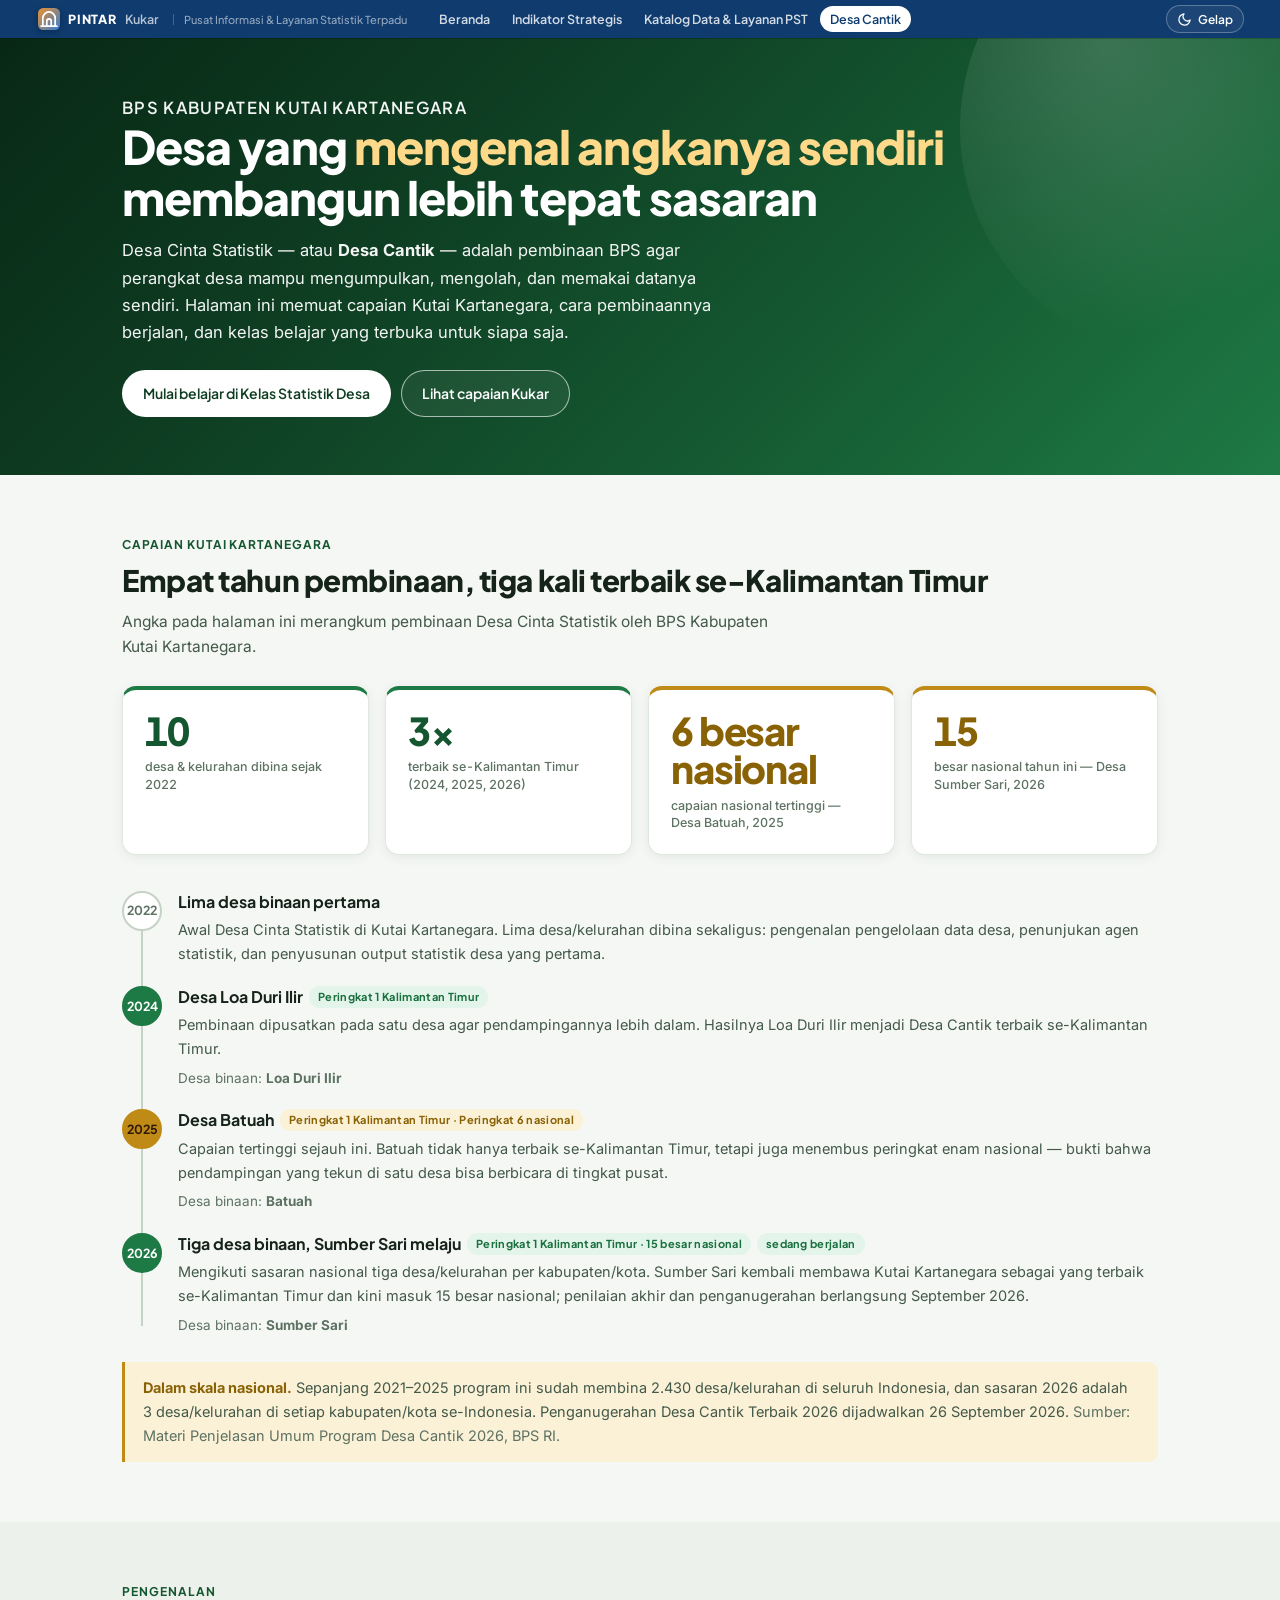
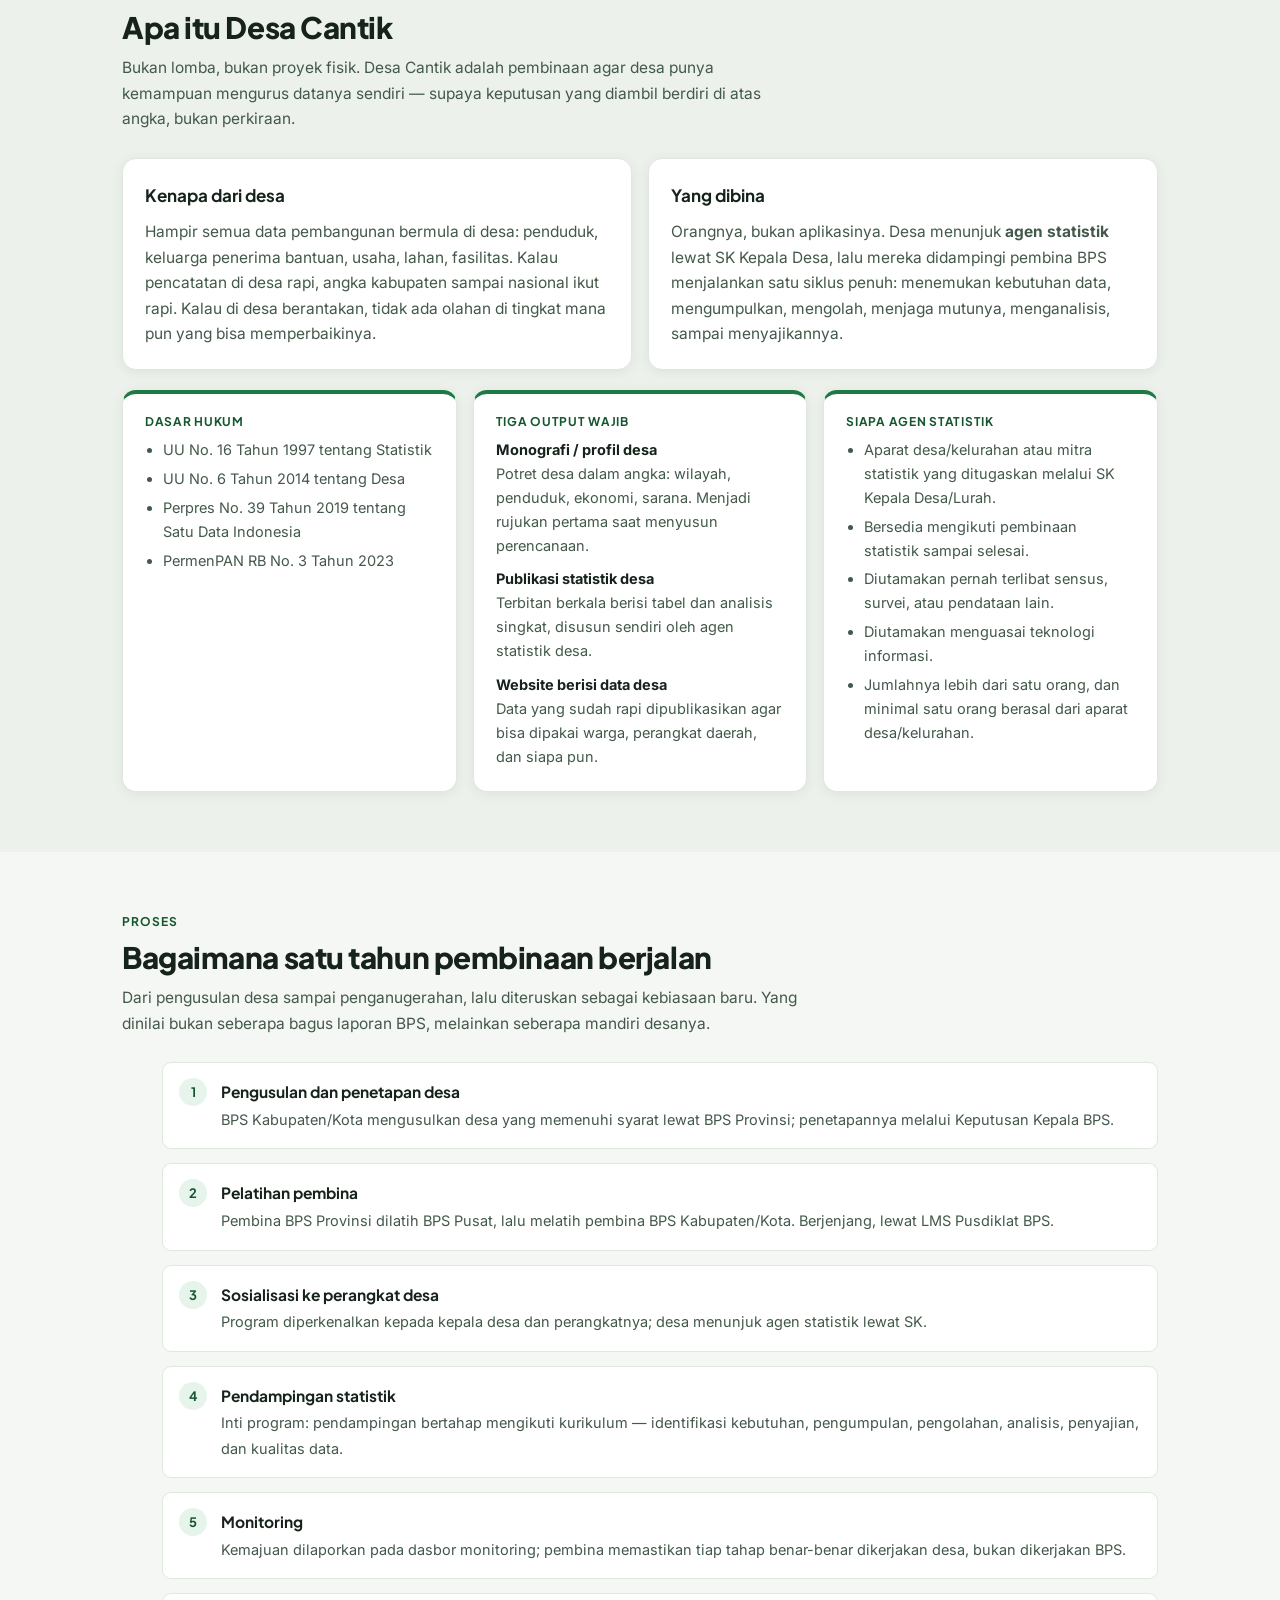
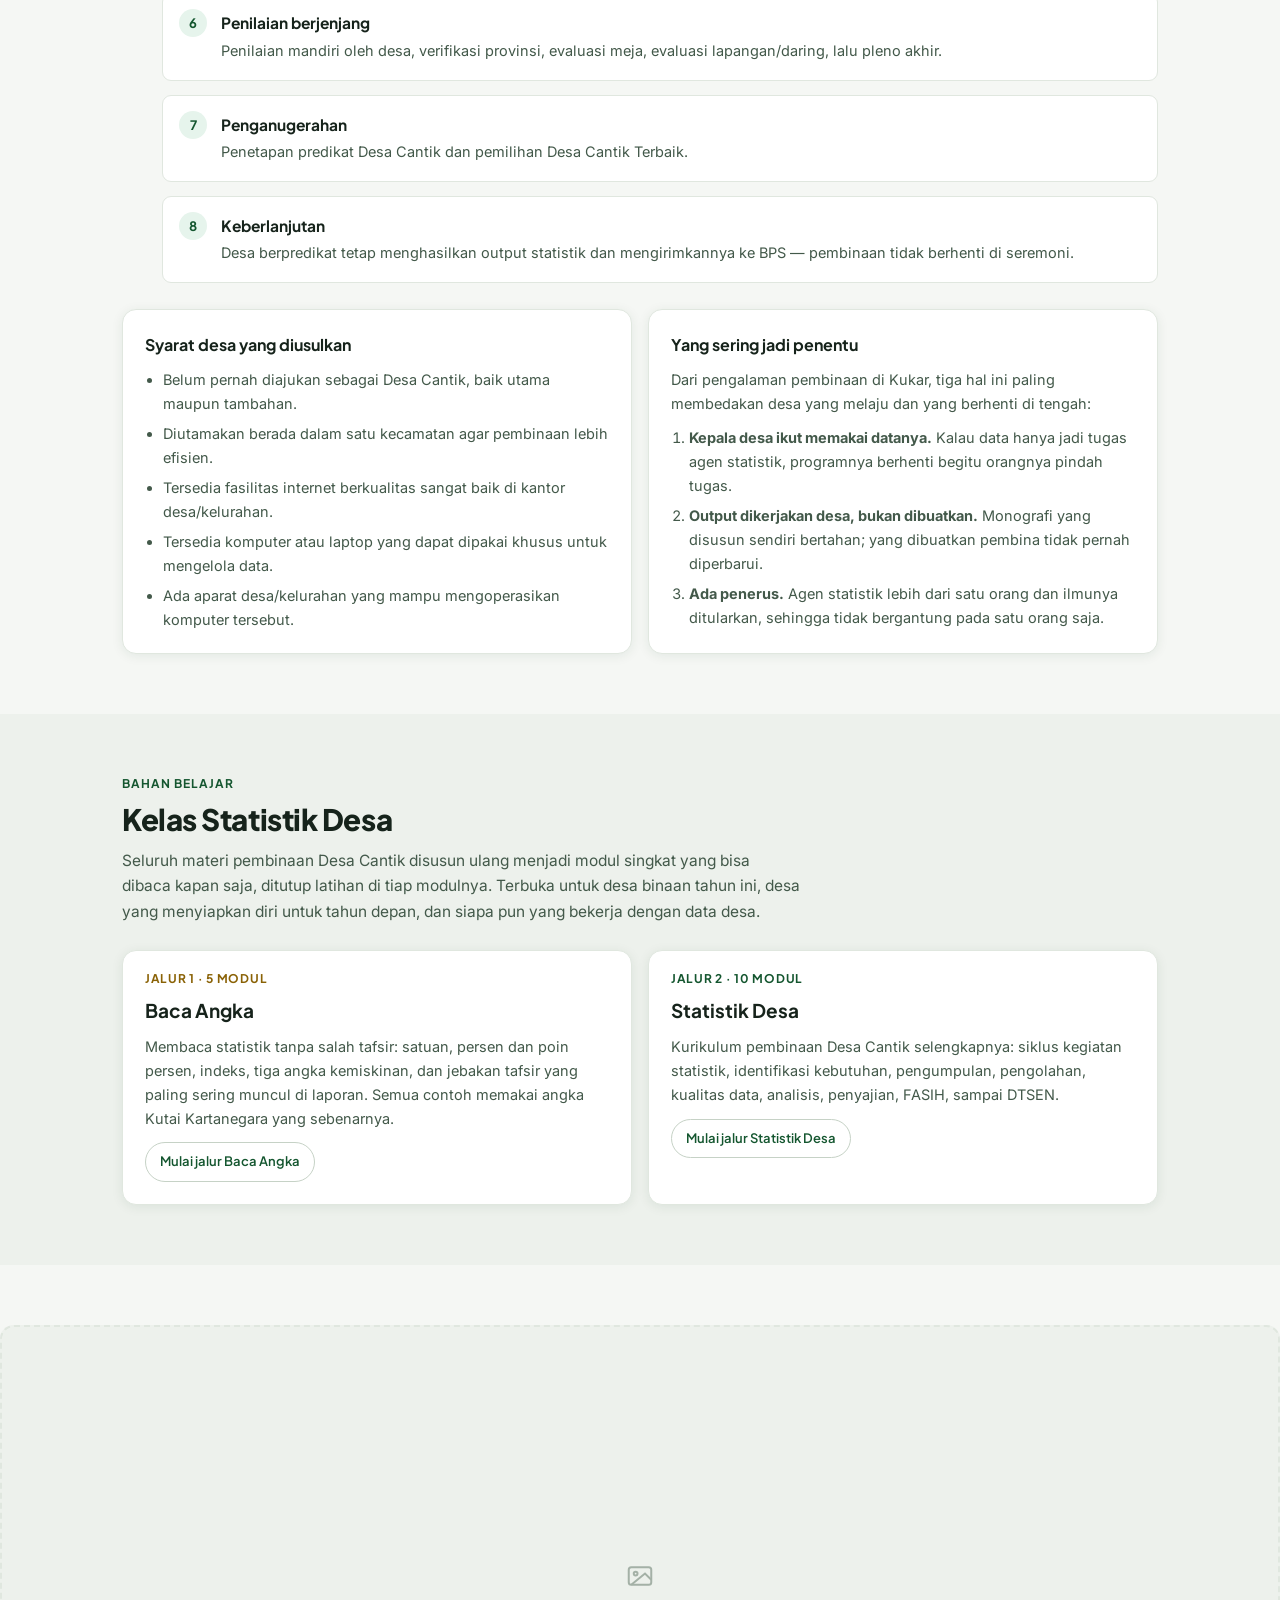
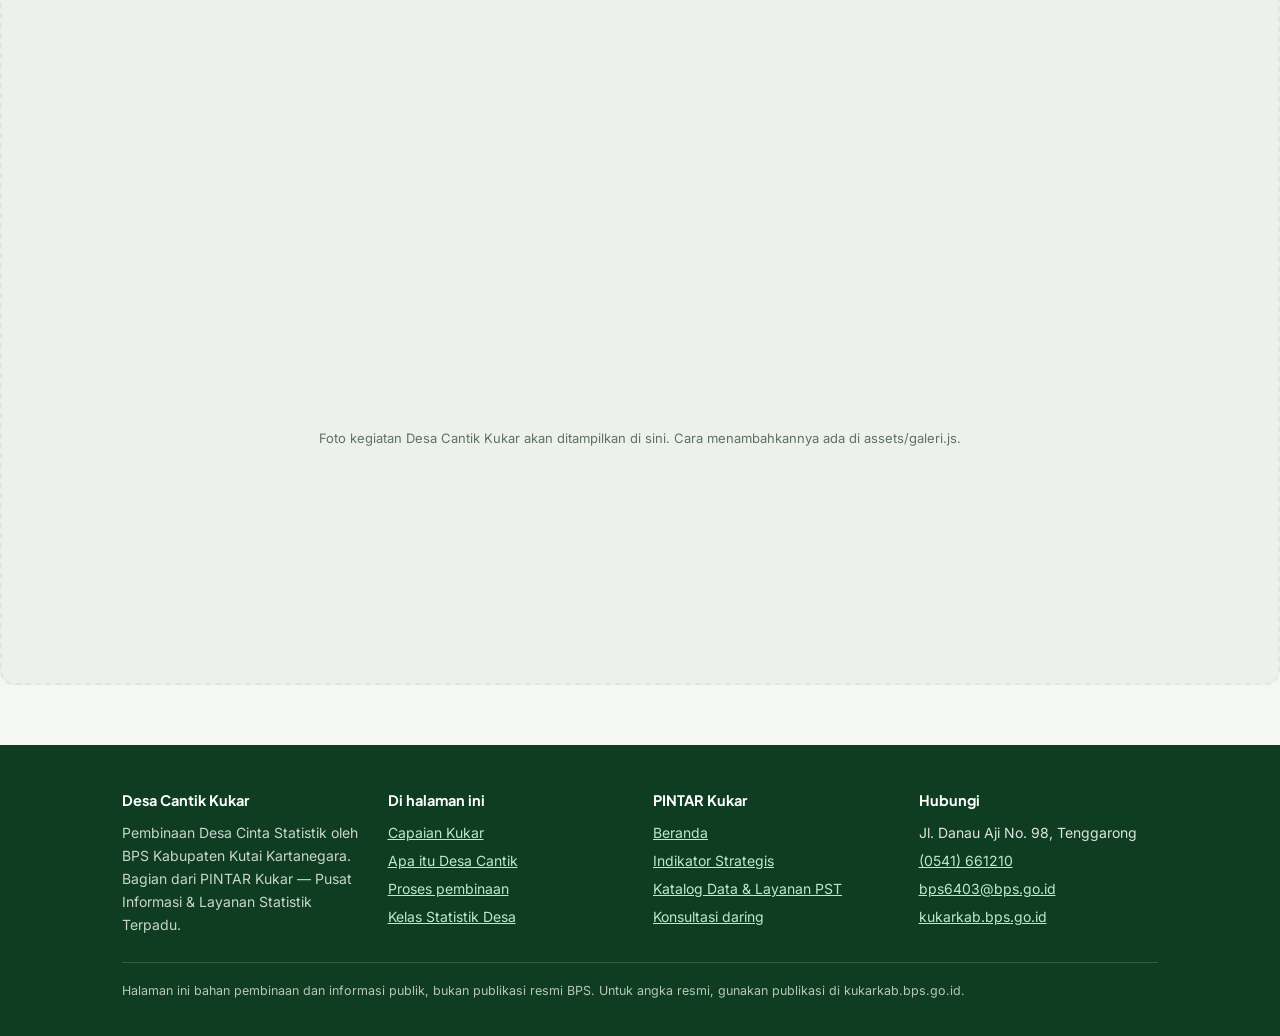
==== index.html @ 8b7570da "Add files via upload Situs Desa Cantik Kukar" ====
<!DOCTYPE html>
<html lang="id">
<head>
<meta charset="UTF-8">
<meta name="viewport" content="width=device-width, initial-scale=1">
<meta name="description" content="Desa Cinta Statistik (Desa Cantik) Kabupaten Kutai Kartanegara: capaian desa binaan 2022–2026, proses pembinaan, dan kelas belajar statistik desa untuk perangkat desa dan agen statistik.">
<meta name="theme-color" content="#1E7A44">
<meta property="og:type" content="website">
<meta property="og:title" content="Desa Cantik Kukar · PINTAR Kukar">
<meta property="og:description" content="Desa Cinta Statistik Kutai Kartanegara — capaian, proses pembinaan, dan kelas belajar statistik desa.">
<meta property="og:url" content="https://bpskukar.github.io/desa-cantik-bpskukar/">
<meta property="og:locale" content="id_ID">
<meta name="twitter:card" content="summary_large_image">
<meta name="twitter:title" content="Desa Cantik Kukar">
<meta name="twitter:description" content="Capaian Desa Cinta Statistik Kutai Kartanegara dan kelas belajar statistik desa.">
<title>Desa Cantik Kukar · PINTAR Kukar</title>
<link rel="icon" href="data:image/svg+xml,<svg xmlns='http://www.w3.org/2000/svg' viewBox='0 0 100 100'><rect width='100' height='100' rx='24' fill='%231E7A44'/><path d='M22 82V46a28 28 0 0 1 56 0v36M40 82V60a10 10 0 0 1 20 0v22M14 82h72' fill='none' stroke='white' stroke-width='8' stroke-linecap='round' stroke-linejoin='round'/></svg>">
<link rel="manifest" href="/manifest.webmanifest">
<link rel="apple-touch-icon" href="/assets/ikon/apple-touch-icon.png">
<meta name="apple-mobile-web-app-title" content="PINTAR Kukar">
<meta name="mobile-web-app-capable" content="yes">
<link rel="preconnect" href="https://fonts.googleapis.com">
<link rel="preconnect" href="https://fonts.gstatic.com" crossorigin>
<link rel="stylesheet" href="https://fonts.googleapis.com/css2?family=Plus+Jakarta+Sans:wght@500;600;700;800&family=Inter:wght@400;500;600&family=Literata:ital,opsz,wght@0,7..72,400;0,7..72,600;1,7..72,400&family=JetBrains+Mono:wght@400;500&display=swap">
<script src="assets/pintar.js" data-situs="descan"></script>
<link rel="stylesheet" href="assets/dc.css">
</head>
<body>

<section class="hero">
  <div class="hero__in">
    <p class="kicker">BPS Kabupaten Kutai Kartanegara</p>
    <h1>Desa yang <b>mengenal angkanya sendiri</b><br>membangun lebih tepat sasaran</h1>
    <p>Desa Cinta Statistik — atau <b>Desa Cantik</b> — adalah pembinaan BPS agar perangkat desa mampu
       mengumpulkan, mengolah, dan memakai datanya sendiri. Halaman ini memuat capaian Kutai Kartanegara,
       cara pembinaannya berjalan, dan kelas belajar yang terbuka untuk siapa saja.</p>
    <div class="hero__aksi">
      <a class="btn btn--utama" href="kelas.html">Mulai belajar di Kelas Statistik Desa</a>
      <a class="btn btn--garis" href="#capaian">Lihat capaian Kukar</a>
    </div>
  </div>
</section>

<!-- ---------------- ringkasan capaian ---------------- -->
<section class="blok" id="capaian">
  <div class="wrap">
    <p class="sec-kicker">Capaian Kutai Kartanegara</p>
    <h2 class="sec">Empat tahun pembinaan, tiga kali terbaik se-Kalimantan Timur</h2>
    <p class="sec__note" id="capaianNote"></p>
    <div class="grid grid--4" id="capaianAngka" style="margin-bottom:34px"></div>
    <div class="lini" id="linimasa"></div>
    <div class="nota nota--emas" style="margin-top:26px" id="notaNasional"></div>
  </div>
</section>

<!-- ---------------- apa itu desa cantik ---------------- -->
<section class="blok blok--sunk" id="tentang">
  <div class="wrap">
    <p class="sec-kicker">Pengenalan</p>
    <h2 class="sec">Apa itu Desa Cantik</h2>
    <p class="sec__note">Bukan lomba, bukan proyek fisik. Desa Cantik adalah pembinaan agar desa punya
      kemampuan mengurus datanya sendiri — supaya keputusan yang diambil berdiri di atas angka, bukan perkiraan.</p>

    <div class="grid grid--2" style="margin-bottom:20px">
      <div class="kartu">
        <h3 style="font-family:var(--f-disp);margin:0 0 10px;font-size:17px">Kenapa dari desa</h3>
        <p style="margin:0;color:var(--ink-2)">Hampir semua data pembangunan bermula di desa: penduduk, keluarga penerima bantuan,
          usaha, lahan, fasilitas. Kalau pencatatan di desa rapi, angka kabupaten sampai nasional ikut rapi.
          Kalau di desa berantakan, tidak ada olahan di tingkat mana pun yang bisa memperbaikinya.</p>
      </div>
      <div class="kartu">
        <h3 style="font-family:var(--f-disp);margin:0 0 10px;font-size:17px">Yang dibina</h3>
        <p style="margin:0;color:var(--ink-2)">Orangnya, bukan aplikasinya. Desa menunjuk <b>agen statistik</b> lewat SK Kepala Desa,
          lalu mereka didampingi pembina BPS menjalankan satu siklus penuh: menemukan kebutuhan data,
          mengumpulkan, mengolah, menjaga mutunya, menganalisis, sampai menyajikannya.</p>
      </div>
    </div>

    <div class="grid grid--3">
      <div class="kartu kartu--sorot">
        <div style="font:700 12px/1 var(--f-disp);letter-spacing:.06em;text-transform:uppercase;color:var(--hijau-teks);margin-bottom:10px">Dasar hukum</div>
        <ul style="margin:0;padding-left:18px;color:var(--ink-2);font-size:14.5px;display:grid;gap:5px">
          <li>UU No. 16 Tahun 1997 tentang Statistik</li>
          <li>UU No. 6 Tahun 2014 tentang Desa</li>
          <li>Perpres No. 39 Tahun 2019 tentang Satu Data Indonesia</li>
          <li>PermenPAN RB No. 3 Tahun 2023</li>
        </ul>
      </div>
      <div class="kartu kartu--sorot">
        <div style="font:700 12px/1 var(--f-disp);letter-spacing:.06em;text-transform:uppercase;color:var(--hijau-teks);margin-bottom:10px">Tiga output wajib</div>
        <div id="outputWajib" style="display:grid;gap:10px;font-size:14.5px;color:var(--ink-2)"></div>
      </div>
      <div class="kartu kartu--sorot">
        <div style="font:700 12px/1 var(--f-disp);letter-spacing:.06em;text-transform:uppercase;color:var(--hijau-teks);margin-bottom:10px">Siapa agen statistik</div>
        <ul id="syaratAgen" style="margin:0;padding-left:18px;color:var(--ink-2);font-size:14.5px;display:grid;gap:5px"></ul>
      </div>
    </div>
  </div>
</section>

<!-- ---------------- proses pembinaan ---------------- -->
<section class="blok" id="pembinaan">
  <div class="wrap">
    <p class="sec-kicker">Proses</p>
    <h2 class="sec">Bagaimana satu tahun pembinaan berjalan</h2>
    <p class="sec__note">Dari pengusulan desa sampai penganugerahan, lalu diteruskan sebagai kebiasaan baru.
      Yang dinilai bukan seberapa bagus laporan BPS, melainkan seberapa mandiri desanya.</p>
    <ol class="tahap" id="tahapan"></ol>
    <div class="grid grid--2" style="margin-top:26px">
      <div class="kartu">
        <h3 style="font-family:var(--f-disp);margin:0 0 10px;font-size:16px">Syarat desa yang diusulkan</h3>
        <ul id="syaratDesa" style="margin:0;padding-left:18px;color:var(--ink-2);font-size:14.5px;display:grid;gap:6px"></ul>
      </div>
      <div class="kartu">
        <h3 style="font-family:var(--f-disp);margin:0 0 10px;font-size:16px">Yang sering jadi penentu</h3>
        <p style="margin:0 0 10px;color:var(--ink-2);font-size:14.5px">Dari pengalaman pembinaan di Kukar, tiga hal ini paling membedakan desa yang melaju dan yang berhenti di tengah:</p>
        <ol style="margin:0;padding-left:18px;color:var(--ink-2);font-size:14.5px;display:grid;gap:6px">
          <li><b>Kepala desa ikut memakai datanya.</b> Kalau data hanya jadi tugas agen statistik, programnya berhenti begitu orangnya pindah tugas.</li>
          <li><b>Output dikerjakan desa, bukan dibuatkan.</b> Monografi yang disusun sendiri bertahan; yang dibuatkan pembina tidak pernah diperbarui.</li>
          <li><b>Ada penerus.</b> Agen statistik lebih dari satu orang dan ilmunya ditularkan, sehingga tidak bergantung pada satu orang saja.</li>
        </ol>
      </div>
    </div>
  </div>
</section>

<!-- ---------------- kelas ---------------- -->
<section class="blok blok--sunk" id="kelas">
  <div class="wrap">
    <p class="sec-kicker">Bahan belajar</p>
    <h2 class="sec">Kelas Statistik Desa</h2>
    <p class="sec__note">Seluruh materi pembinaan Desa Cantik disusun ulang menjadi modul singkat yang bisa dibaca
      kapan saja, ditutup latihan di tiap modulnya. Terbuka untuk desa binaan tahun ini, desa yang menyiapkan diri
      untuk tahun depan, dan siapa pun yang bekerja dengan data desa.</p>
    <div class="grid grid--2">
      <a class="kartu" href="kelas.html#baca" style="text-decoration:none;color:inherit;display:block">
        <div style="font:700 12px/1 var(--f-disp);letter-spacing:.06em;text-transform:uppercase;color:var(--emas-teks);margin-bottom:10px">Jalur 1 · 5 modul</div>
        <h3 style="font-family:var(--f-disp);margin:0 0 8px;font-size:19px">Baca Angka</h3>
        <p style="margin:0 0 12px;color:var(--ink-2);font-size:14.5px">Membaca statistik tanpa salah tafsir: satuan, persen dan poin persen,
          indeks, tiga angka kemiskinan, dan jebakan tafsir yang paling sering muncul di laporan. Semua contoh memakai angka Kutai Kartanegara yang sebenarnya.</p>
        <span class="btn btn--polos btn--kecil">Mulai jalur Baca Angka</span>
      </a>
      <a class="kartu" href="kelas.html#desa" style="text-decoration:none;color:inherit;display:block">
        <div style="font:700 12px/1 var(--f-disp);letter-spacing:.06em;text-transform:uppercase;color:var(--hijau-teks);margin-bottom:10px">Jalur 2 · 10 modul</div>
        <h3 style="font-family:var(--f-disp);margin:0 0 8px;font-size:19px">Statistik Desa</h3>
        <p style="margin:0 0 12px;color:var(--ink-2);font-size:14.5px">Kurikulum pembinaan Desa Cantik selengkapnya: siklus kegiatan statistik, identifikasi kebutuhan,
          pengumpulan, pengolahan, kualitas data, analisis, penyajian, FASIH, sampai DTSEN.</p>
        <span class="btn btn--polos btn--kecil">Mulai jalur Statistik Desa</span>
      </a>
    </div>
  </div>
</section>

<!-- ---------------- galeri ---------------- -->
<section class="blok" id="galeri">
  <div class="wrap">
    <p class="sec-kicker">Dokumentasi</p>
    <h2 class="sec">Desa Cantik Kukar dalam gambar</h2>
    <p class="sec__note">Pembinaan, pendampingan agen statistik, dan penganugerahan di Kutai Kartanegara.</p>
    <div class="galeri" id="galeri"></div>
  </div>
</section>

<footer class="kaki">
  <div class="wrap">
    <div class="kaki__grid">
      <div>
        <b>Desa Cantik Kukar</b>
        <p style="margin:0;color:rgba(255,255,255,.78)">Pembinaan Desa Cinta Statistik oleh BPS Kabupaten Kutai Kartanegara.
          Bagian dari PINTAR Kukar — Pusat Informasi &amp; Layanan Statistik Terpadu.</p>
      </div>
      <div>
        <b>Di halaman ini</b>
        <ul>
          <li><a href="#capaian">Capaian Kukar</a></li>
          <li><a href="#tentang">Apa itu Desa Cantik</a></li>
          <li><a href="#pembinaan">Proses pembinaan</a></li>
          <li><a href="kelas.html">Kelas Statistik Desa</a></li>
        </ul>
      </div>
      <div>
        <b>PINTAR Kukar</b>
        <ul>
          <li><a href="/">Beranda</a></li>
          <li><a href="/indikator-strategis-bpskukar/">Indikator Strategis</a></li>
          <li><a href="/katalog-data-bpskukar/">Katalog Data &amp; Layanan PST</a></li>
          <li><a href="/katalog-data-bpskukar/konsultasi.html">Konsultasi daring</a></li>
        </ul>
      </div>
      <div>
        <b>Hubungi</b>
        <ul>
          <li>Jl. Danau Aji No. 98, Tenggarong</li>
          <li><a href="tel:+62541661210">(0541) 661210</a></li>
          <li><a href="mailto:bps6403@bps.go.id">bps6403@bps.go.id</a></li>
          <li><a href="https://kukarkab.bps.go.id" target="_blank" rel="noopener">kukarkab.bps.go.id</a></li>
        </ul>
      </div>
    </div>
    <div class="kaki__bawah">Halaman ini bahan pembinaan dan informasi publik, bukan publikasi resmi BPS.
      Untuk angka resmi, gunakan publikasi di kukarkab.bps.go.id.</div>
  </div>
</footer>

<script src="assets/capaian.js"></script>
<script src="assets/galeri.js"></script>
<script src="/katalog-data-bpskukar/assets/asisten.js" defer></script>
<script>
(function () {
  "use strict";
  var D = window.DESCAN, el = function (id) { return document.getElementById(id); };
  function esc(s) { return String(s == null ? "" : s).replace(/[&<>"']/g, function (c) { return ({ "&":"&amp;","<":"&lt;",">":"&gt;",'"':"&quot;","'":"&#39;" })[c]; }); }

  /* ---- angka ringkas ---- */
  var r = D.ringkas;
  el("capaianNote").textContent = r.catatan;
  el("capaianAngka").innerHTML =
    '<div class="kartu kartu--sorot"><div class="angka">' + r.totalDesa + '<small>desa &amp; kelurahan dibina sejak ' + r.tahunMulai + '</small></div></div>' +
    '<div class="kartu kartu--sorot"><div class="angka">' + r.juaraKaltim + '×<small>terbaik se-Kalimantan Timur (2024, 2025, 2026)</small></div></div>' +
    '<div class="kartu kartu--emas"><div class="angka">' + esc(r.capaianNasional) + '<small>capaian nasional tertinggi — Desa Batuah, 2025</small></div></div>' +
    '<div class="kartu kartu--emas"><div class="angka">15<small>besar nasional tahun ini — Desa Sumber Sari, 2026</small></div></div>';

  /* ---- lini masa ---- */
  el("linimasa").innerHTML = D.linimasa.map(function (t) {
    var kelas = t.peringkat === "nasional" ? " is-puncak" : t.peringkat === "kaltim" ? " is-juara" : "";
    var desa = (t.desa || []).filter(function (d) { return d.nama; });
    return '<div class="lini__i' + kelas + '">' +
      '<div class="lini__t">' + esc(t.tahun) + "</div>" +
      '<p class="lini__j">' + esc(t.judul) +
        (t.prestasi ? '<span class="lencana lencana--' + (t.peringkat === "nasional" ? "nas" : "kaltim") + '">' + esc(t.prestasi) + "</span>" : "") +
        (t.berjalan ? '<span class="lencana lencana--kaltim">sedang berjalan</span>' : "") + "</p>" +
      '<p class="lini__d">' + esc(t.isi) + "</p>" +
      (desa.length ? '<p class="lini__d" style="margin-top:6px;font-size:13.5px;color:var(--ink-3)">Desa binaan: ' +
        desa.map(function (d) { return "<b>" + esc(d.nama) + "</b>" + (d.kecamatan ? " (Kec. " + esc(d.kecamatan) + ")" : ""); }).join(", ") + "</p>" : "") +
      "</div>";
  }).join("");

  /* ---- catatan nasional ---- */
  var n = D.nasional;
  el("notaNasional").innerHTML = "<b>Dalam skala nasional.</b> Sepanjang 2021–2025 program ini sudah membina " + esc(n.dibina2125) +
    " desa/kelurahan di seluruh Indonesia, dan sasaran 2026 adalah " + esc(n.sasaran2026) +
    ". Penganugerahan Desa Cantik Terbaik 2026 dijadwalkan " + esc(n.penganugerahan) +
    '. <span style="color:var(--ink-3)">Sumber: ' + esc(n.sumber) + "</span>";

  /* ---- daftar dari data ---- */
  el("outputWajib").innerHTML = D.outputWajib.map(function (o) {
    return "<div><b style=\"color:var(--ink)\">" + esc(o[0]) + "</b><br>" + esc(o[1]) + "</div>";
  }).join("");
  el("syaratAgen").innerHTML = D.syaratAgen.map(function (s) { return "<li>" + esc(s) + "</li>"; }).join("");
  el("syaratDesa").innerHTML = D.syaratDesa.map(function (s) { return "<li>" + esc(s) + "</li>"; }).join("");
  el("tahapan").innerHTML = D.tahapan.map(function (t) {
    return "<li><b>" + esc(t[0]) + "</b><span>" + esc(t[1]) + "</span></li>";
  }).join("");

  /* ---- galeri ---- */
  var foto = window.FOTO || [];
  el("galeri").innerHTML = foto.length
    ? foto.map(function (f) {
        return '<figure class="foto' + (f.lebar ? " foto--lebar" : "") + '" style="margin:0">' +
          '<img src="assets/foto/' + esc(f.berkas) + '" alt="' + esc(f.judul) + '" loading="lazy">' +
          "<figcaption>" + esc(f.judul) + (f.tahun ? ' <span style="color:var(--ink-3)">· ' + esc(f.tahun) + "</span>" : "") + "</figcaption></figure>";
      }).join("")
    : '<div class="foto foto--kosong foto--lebar">' +
      '<svg viewBox="0 0 24 24" fill="none" stroke="currentColor" stroke-width="1.6"><rect x="3" y="5" width="18" height="14" rx="2"/><circle cx="8.5" cy="10" r="1.5"/><path d="m21 15-5-5L5 19"/></svg>' +
      esc(window.FOTO_KOSONG || "") + "</div>";
})();
</script>
</body>
</html>
---- assets/dc.css ----
/* ============================================================================
   Desa Cantik Kukar — sistem tampilan.
   Bagian dari keluarga PINTAR Kukar (bilah & tema dari assets/pintar.js),
   dengan warna merek sendiri: hijau desa. Huruf isi modul memakai serif
   supaya nyaman dibaca panjang-panjang.
   Aturan warna sama dengan situs lain: warna merek sebagai TEKS memakai
   variabel terpisah (--hijau-teks) dari warna merek sebagai LATAR (--hijau).
   ========================================================================== */
:root {
  --hijau:      #1E7A44;
  --hijau-2:    #2F9E5C;
  /* latar hijau yang MEMUAT TEKS PUTIH — tetap pekat di kedua tema agar
     kontrasnya lulus (putih di atas #1E7A44 = 5,36 : 1). */
  --hijau-blok: #1E7A44;
  --hijau-tua:  #0E3D22;
  --hijau-wash: #E6F4EC;
  --emas:       #C08A16;
  --emas-wash:  #FBF1D6;
  --biru:       #1D5FAD;

  --bg:     #F5F7F4;
  --panel:  #FFFFFF;
  --sunk:   #EDF1EC;
  --line:   #E0E7DF;
  --line-2: #C6D2C6;

  --ink:   #16231B;
  --ink-2: #43594A;
  --ink-3: #5D7263;

  --link:       #1A6F3F;
  --hijau-teks: #14562F;
  --emas-teks:  #8A6206;
  --biru-teks:  #12508F;

  --s-ada:   #1A6F3F; --s-ada-bg:   #E3F5EA;
  --s-mohon: #7F4B07; --s-mohon-bg: #FFF1DD;
  --s-tidak: #9E2A2A; --s-tidak-bg: #FDE8E8;

  --r: 14px; --r-s: 9px;
  --bayang:   0 2px 12px rgba(14,61,34,.08);
  --bayang-2: 0 10px 30px rgba(14,61,34,.14);

  --f-disp: "Plus Jakarta Sans", "Poppins", ui-sans-serif, system-ui, sans-serif;
  --f-ui:   "Inter", "Plus Jakarta Sans", system-ui, -apple-system, sans-serif;
  --f-baca: "Literata", Georgia, "Times New Roman", serif;
  --f-mono: "JetBrains Mono", ui-monospace, Consolas, monospace;
}
@media (prefers-color-scheme: dark) { :root:not([data-theme="light"]) {
  --bg:#0F1712; --panel:#17211A; --sunk:#1D2922; --line:#2A382F; --line-2:#3B4D41;
  --ink:#E9F1EB; --ink-2:#C2D2C7; --ink-3:#9BAFA2;
  --hijau:#2F9E5C; --hijau-2:#3CB56C; --hijau-tua:#0A2716; --hijau-wash:#16301F; --hijau-blok:#1E7A44;
  --link:#7EDCA6; --hijau-teks:#8BE3B0; --emas-teks:#F0C567; --biru-teks:#8FC1F7;
  --emas:#E5B84E; --emas-wash:#332715;
  --s-ada:#7EDCA6; --s-ada-bg:#173626; --s-mohon:#F5C270; --s-mohon-bg:#3A2A10;
  --s-tidak:#F4A0A0; --s-tidak-bg:#3A1C1C;
  --bayang:0 2px 12px rgba(0,0,0,.4); --bayang-2:0 10px 30px rgba(0,0,0,.55);
} }
:root[data-theme="dark"] {
  --bg:#0F1712; --panel:#17211A; --sunk:#1D2922; --line:#2A382F; --line-2:#3B4D41;
  --ink:#E9F1EB; --ink-2:#C2D2C7; --ink-3:#9BAFA2;
  --hijau:#2F9E5C; --hijau-2:#3CB56C; --hijau-tua:#0A2716; --hijau-wash:#16301F; --hijau-blok:#1E7A44;
  --link:#7EDCA6; --hijau-teks:#8BE3B0; --emas-teks:#F0C567; --biru-teks:#8FC1F7;
  --emas:#E5B84E; --emas-wash:#332715;
  --s-ada:#7EDCA6; --s-ada-bg:#173626; --s-mohon:#F5C270; --s-mohon-bg:#3A2A10;
  --s-tidak:#F4A0A0; --s-tidak-bg:#3A1C1C;
  --bayang:0 2px 12px rgba(0,0,0,.4); --bayang-2:0 10px 30px rgba(0,0,0,.55);
}

* { box-sizing:border-box; }
[hidden] { display:none !important; }
html { scroll-behavior:smooth; }
body { margin:0; background:var(--bg); color:var(--ink); font-family:var(--f-ui); font-size:15.5px; line-height:1.65; -webkit-font-smoothing:antialiased; overflow-x:hidden; }
img { max-width:100%; display:block; }
a { color:var(--link); }
.wrap { max-width:1080px; margin-inline:auto; padding-inline:22px; }
.wrap--sempit { max-width:780px; }

/* ---------------- hero ---------------- */
.hero { position:relative; overflow:hidden; color:#fff;
  background:linear-gradient(135deg,#082815 0%,#0E3D22 32%,#155A32 66%,#1E7A44 100%); }
.hero::after { content:""; position:absolute; right:-140px; top:-140px; width:460px; height:460px; border-radius:50%;
  background:radial-gradient(circle at 32% 32%, rgba(255,255,255,.16), rgba(255,255,255,0) 66%); pointer-events:none; }
.hero__in { position:relative; padding:56px 22px 58px; max-width:1080px; margin-inline:auto; }
.kicker { font-family:var(--f-disp); font-size:12px; font-weight:600; letter-spacing:.08em; text-transform:uppercase; color:rgba(255,255,255,.9); margin:0 0 12px; }
.hero h1 { font-family:var(--f-disp); font-weight:800; font-size:clamp(1.9rem,4.6vw,2.9rem); line-height:1.1; letter-spacing:-.02em; margin:0 0 14px; text-wrap:balance; }
.hero h1 b { color:#FFD98A; font-weight:800; }
.hero p { margin:0; max-width:62ch; color:rgba(255,255,255,.95); font-size:16.5px; }
.hero__aksi { display:flex; gap:10px; flex-wrap:wrap; margin-top:24px; }
.hero--kecil .hero__in { padding:40px 22px 42px; }

/* ---------------- tombol ---------------- */
.btn { display:inline-flex; align-items:center; gap:8px; font-family:var(--f-disp); font-size:14px; font-weight:600;
  padding:11px 20px; border-radius:999px; border:1px solid transparent; cursor:pointer; text-decoration:none; transition:.16s; min-height:42px; }
.btn--utama { background:#fff; color:var(--hijau-tua); }
.btn--utama:hover { background:#EAF5EE; transform:translateY(-1px); }
.btn--garis { background:rgba(255,255,255,.06); color:#fff; border-color:rgba(255,255,255,.62); }
.btn--garis:hover { background:rgba(255,255,255,.18); }
.btn--hijau { background:var(--hijau-blok); color:#fff; }
.btn--hijau:hover { background:var(--hijau); transform:translateY(-1px); }
.btn--polos { background:var(--panel); color:var(--hijau-teks); border-color:var(--line-2); }
.btn--polos:hover { border-color:var(--hijau); background:var(--hijau-wash); }
.btn--kecil { font-size:13px; padding:8px 14px; min-height:36px; }

/* ---------------- bagian ---------------- */
.blok { padding:60px 0; }
.blok--sunk { background:var(--sunk); }
.sec-kicker { font-family:var(--f-disp); font-size:12px; font-weight:700; letter-spacing:.08em; text-transform:uppercase; color:var(--hijau-teks); margin:0 0 8px; }
h2.sec { font-family:var(--f-disp); font-weight:800; font-size:clamp(1.4rem,3vw,1.85rem); letter-spacing:-.015em; margin:0 0 10px; line-height:1.2; }
.sec__note { color:var(--ink-2); margin:0 0 26px; max-width:68ch; }

.kartu { background:var(--panel); border:1px solid var(--line); border-radius:var(--r); padding:22px; box-shadow:var(--bayang); }
.grid { display:grid; gap:16px; }
.grid--2 { grid-template-columns:repeat(auto-fit,minmax(min(300px,100%),1fr)); }
.grid--3 { grid-template-columns:repeat(auto-fit,minmax(min(240px,100%),1fr)); }
.grid--4 { grid-template-columns:repeat(auto-fit,minmax(min(190px,100%),1fr)); }

/* ---------------- angka besar ---------------- */
.angka { font-family:var(--f-disp); font-size:2.4rem; font-weight:800; line-height:1; letter-spacing:-.03em; color:var(--hijau-teks); font-variant-numeric:tabular-nums; }
.angka small { display:block; font-family:var(--f-ui); font-size:12.5px; font-weight:500; letter-spacing:0; color:var(--ink-3); margin-top:8px; line-height:1.4; }
.kartu--sorot { border-top:4px solid var(--hijau); }
.kartu--emas { border-top:4px solid var(--emas); }
.kartu--emas .angka { color:var(--emas-teks); }

/* ---------------- lini masa capaian ---------------- */
.lini { position:relative; display:grid; gap:18px; }
.lini::before { content:""; position:absolute; left:19px; top:10px; bottom:10px; width:2px; background:var(--line-2); }
.lini__i { position:relative; padding-left:56px; }
.lini__t { position:absolute; left:0; top:2px; width:40px; height:40px; border-radius:50%; display:grid; place-items:center;
  background:var(--panel); border:2px solid var(--line-2); font:700 12.5px/1 var(--f-disp); color:var(--ink-3); }
.lini__i.is-juara .lini__t { background:var(--hijau-blok); border-color:var(--hijau-blok); color:#fff; }
.lini__i.is-puncak .lini__t { background:var(--emas); border-color:var(--emas); color:#2E1A05; }
.lini__j { font-family:var(--f-disp); font-weight:700; font-size:16px; margin:0 0 3px; }
.lini__d { color:var(--ink-2); font-size:14.5px; margin:0; }
.lencana { display:inline-block; font-size:11px; font-weight:700; letter-spacing:.03em; padding:2px 9px; border-radius:999px; margin-left:6px; vertical-align:2px; }
.lencana--kaltim { background:var(--s-ada-bg); color:var(--s-ada); }
.lencana--nas { background:var(--emas-wash); color:var(--emas-teks); }

/* ---------------- tahapan ---------------- */
.tahap { counter-reset:t; display:grid; gap:14px; }
.tahap > li { list-style:none; position:relative; padding:16px 18px 16px 58px; background:var(--panel); border:1px solid var(--line); border-radius:var(--r-s); }
.tahap > li::before { counter-increment:t; content:counter(t); position:absolute; left:16px; top:15px; width:28px; height:28px; border-radius:50%;
  background:var(--hijau-wash); color:var(--hijau-teks); font:700 13px/28px var(--f-disp); text-align:center; }
.tahap b { font-family:var(--f-disp); display:block; margin-bottom:2px; }
.tahap span { color:var(--ink-2); font-size:14.5px; }

/* ---------------- galeri foto ---------------- */
.galeri { display:grid; gap:14px; grid-template-columns:repeat(auto-fit,minmax(min(260px,100%),1fr)); }
.foto { position:relative; border-radius:var(--r); overflow:hidden; background:var(--sunk); border:1px solid var(--line); }
.foto img { width:100%; aspect-ratio:4/3; object-fit:cover; }
.foto figcaption { padding:11px 14px; font-size:13px; color:var(--ink-2); background:var(--panel); border-top:1px solid var(--line); }
.foto--kosong { display:grid; place-items:center; aspect-ratio:4/3; color:var(--ink-3); font-size:13px; text-align:center; padding:20px; border-style:dashed; border-width:2px; }
.foto--kosong svg { width:30px; height:30px; opacity:.5; margin:0 auto 10px; }
.foto--lebar { grid-column:1/-1; }
.foto--lebar img { aspect-ratio:21/9; }

/* ---------------- kaki ---------------- */
.kaki { background:var(--hijau-tua); color:rgba(255,255,255,.86); padding:44px 0 34px; margin-top:auto; font-size:14px; }
.kaki a { color:#BFE8CE; }
.kaki__grid { display:grid; gap:26px; grid-template-columns:repeat(auto-fit,minmax(min(230px,100%),1fr)); }
.kaki b { font-family:var(--f-disp); color:#fff; display:block; margin-bottom:8px; font-size:14.5px; }
.kaki ul { list-style:none; margin:0; padding:0; display:grid; gap:5px; }
.kaki__bawah { margin-top:26px; padding-top:18px; border-top:1px solid rgba(255,255,255,.16); font-size:12.5px; color:rgba(255,255,255,.7); }

/* ---------------- kotak catatan ---------------- */
.nota { border-left:3px solid var(--hijau); background:var(--hijau-wash); border-radius:0 var(--r-s) var(--r-s) 0; padding:14px 18px; color:var(--ink-2); font-size:14.5px; }
.nota b { color:var(--hijau-teks); }
.nota--emas { border-left-color:var(--emas); background:var(--emas-wash); }
.nota--emas b { color:var(--emas-teks); }

html, body { min-height:100%; }
body { display:flex; flex-direction:column; }
body > .kaki { margin-top:auto; }
@media (max-width:560px) { .blok { padding:44px 0; } .hero__in { padding:40px 20px 44px; } }
@media (prefers-reduced-motion:reduce) { * { transition-duration:.01ms !important; } html { scroll-behavior:auto; } }
@media print { .pintar, .hero__aksi { display:none; } }
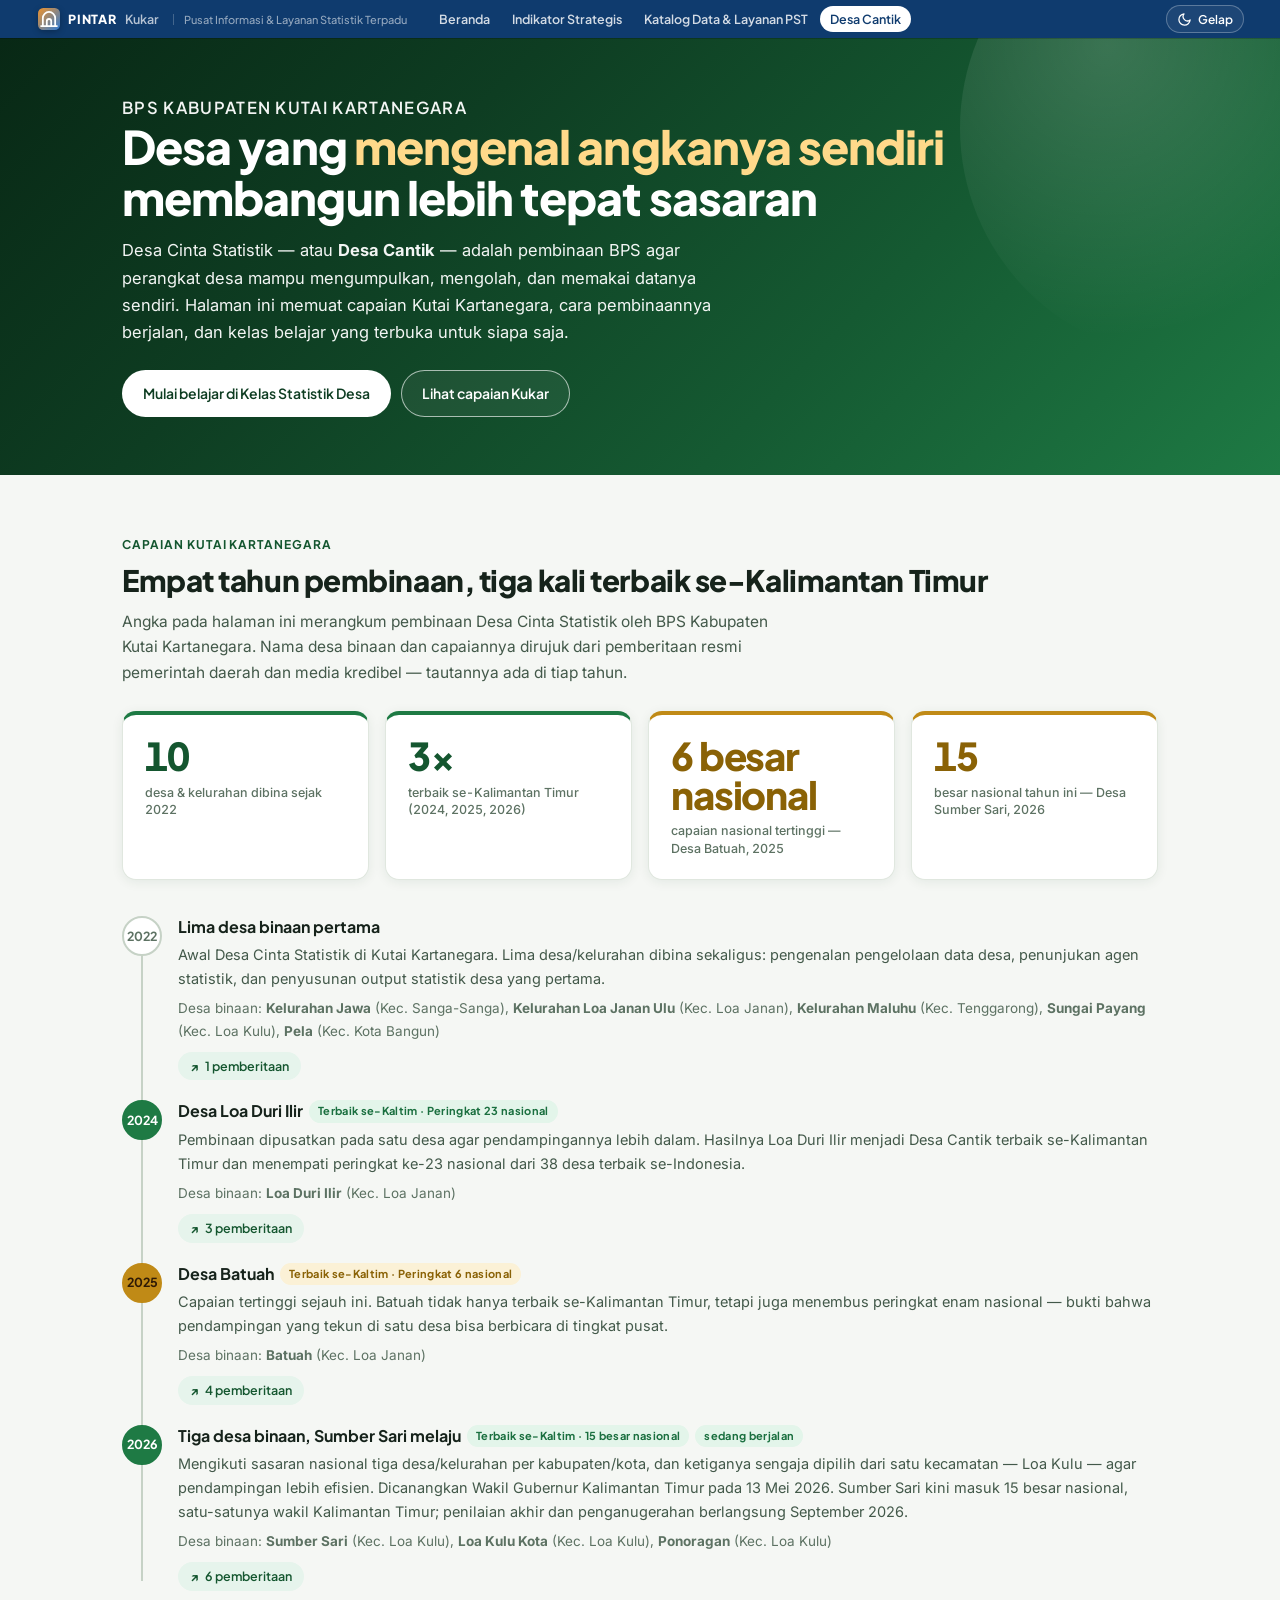
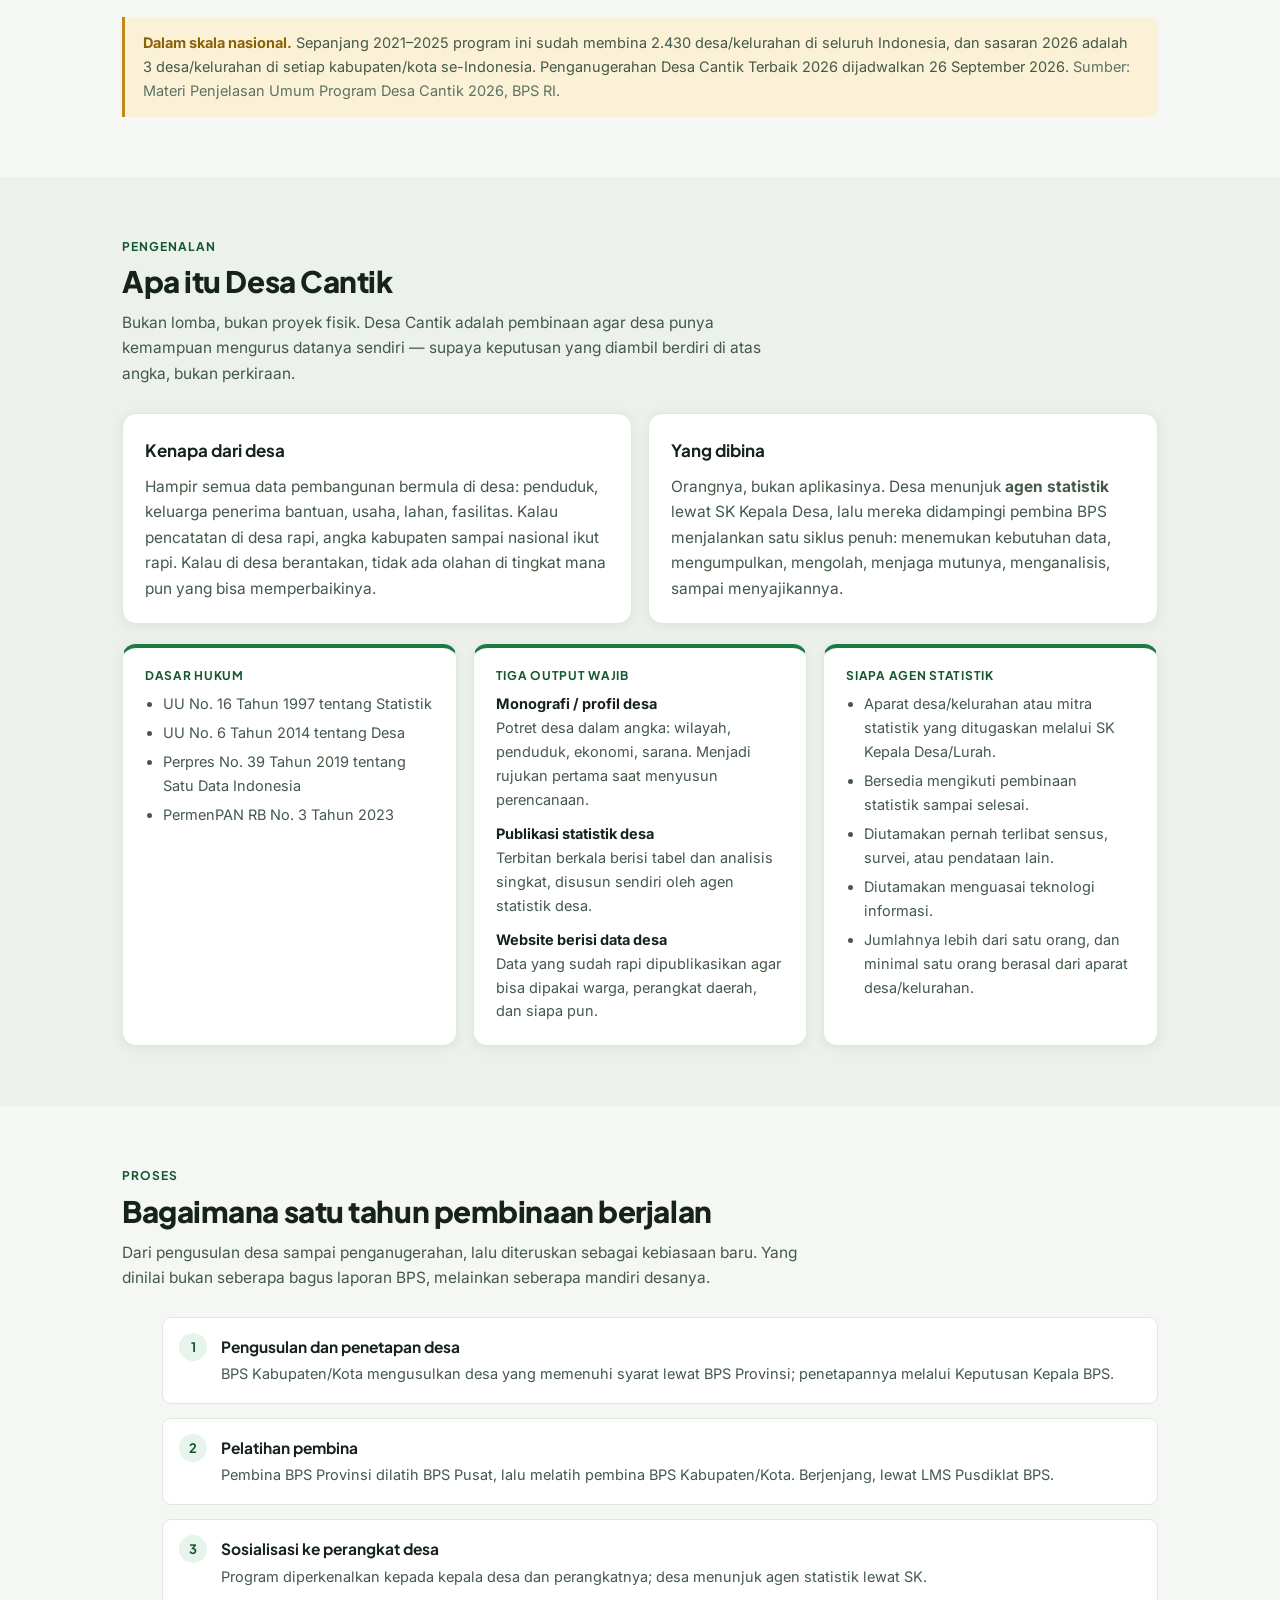
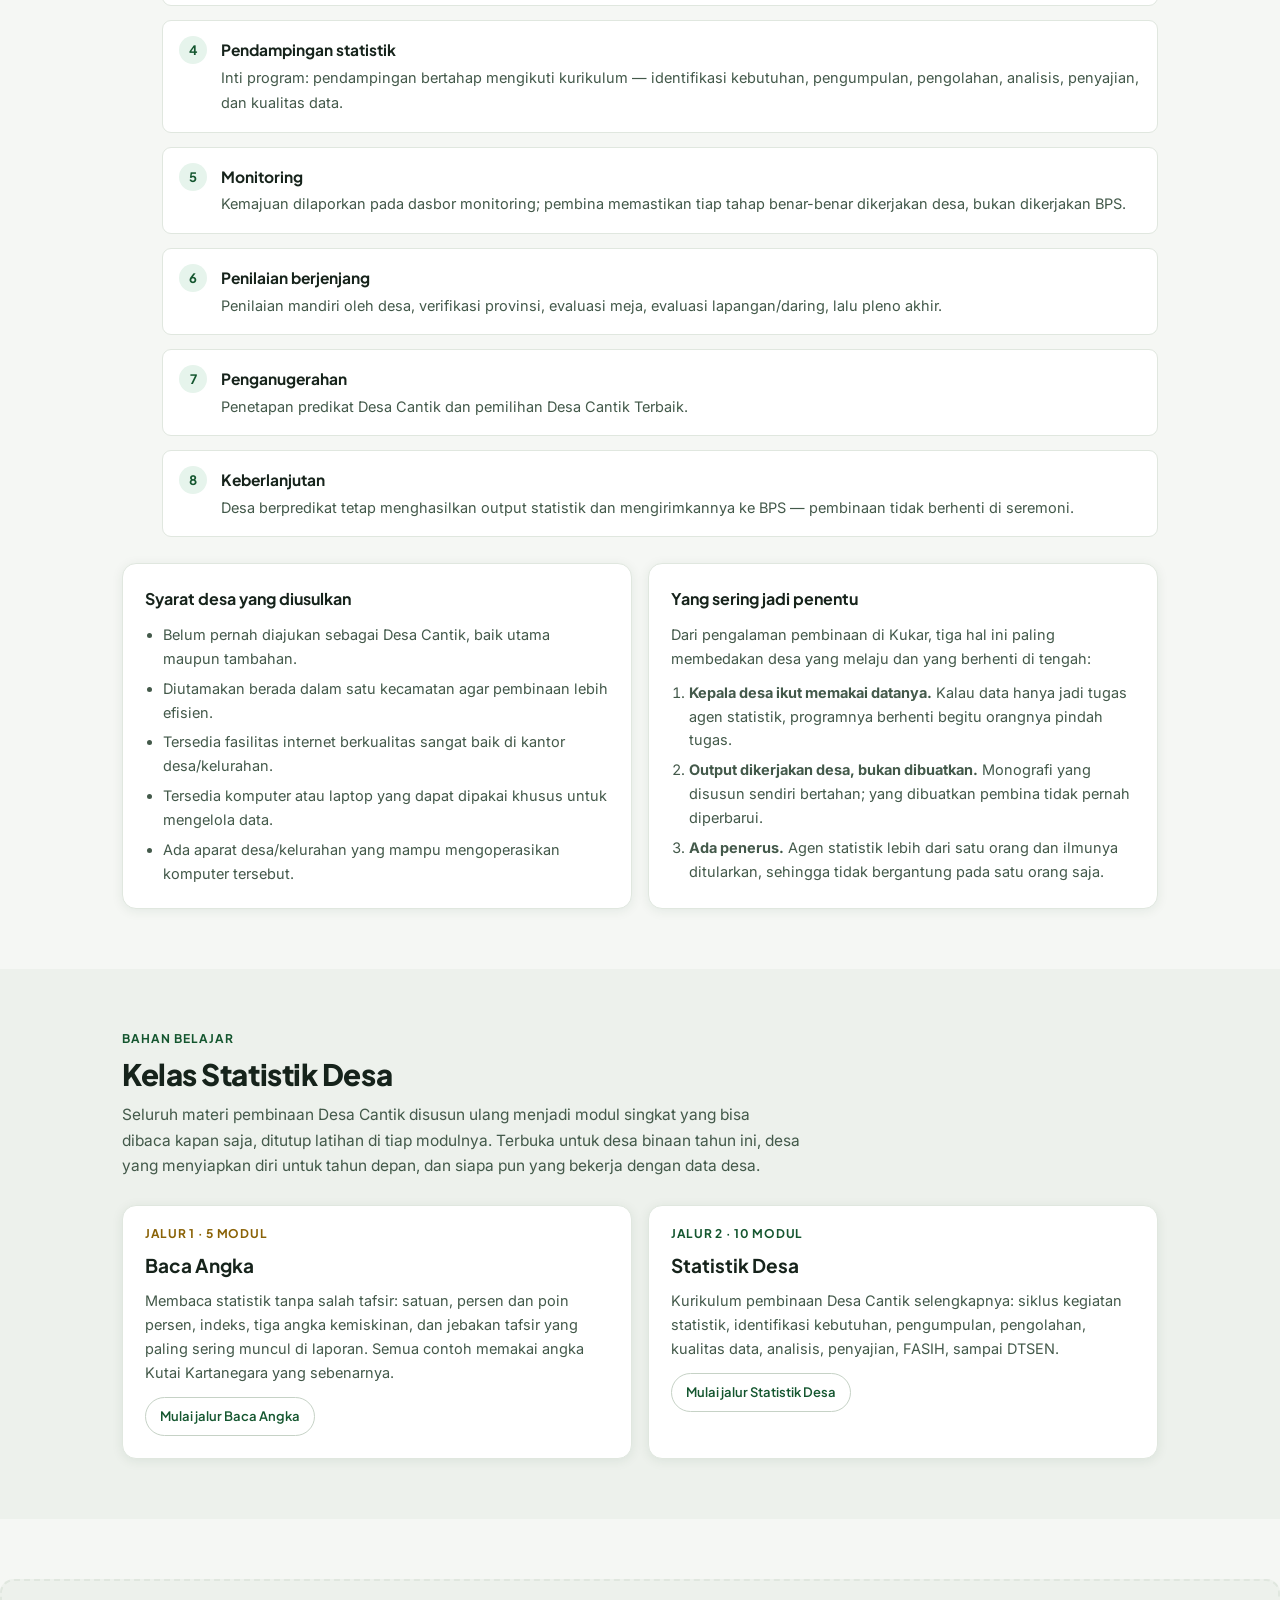
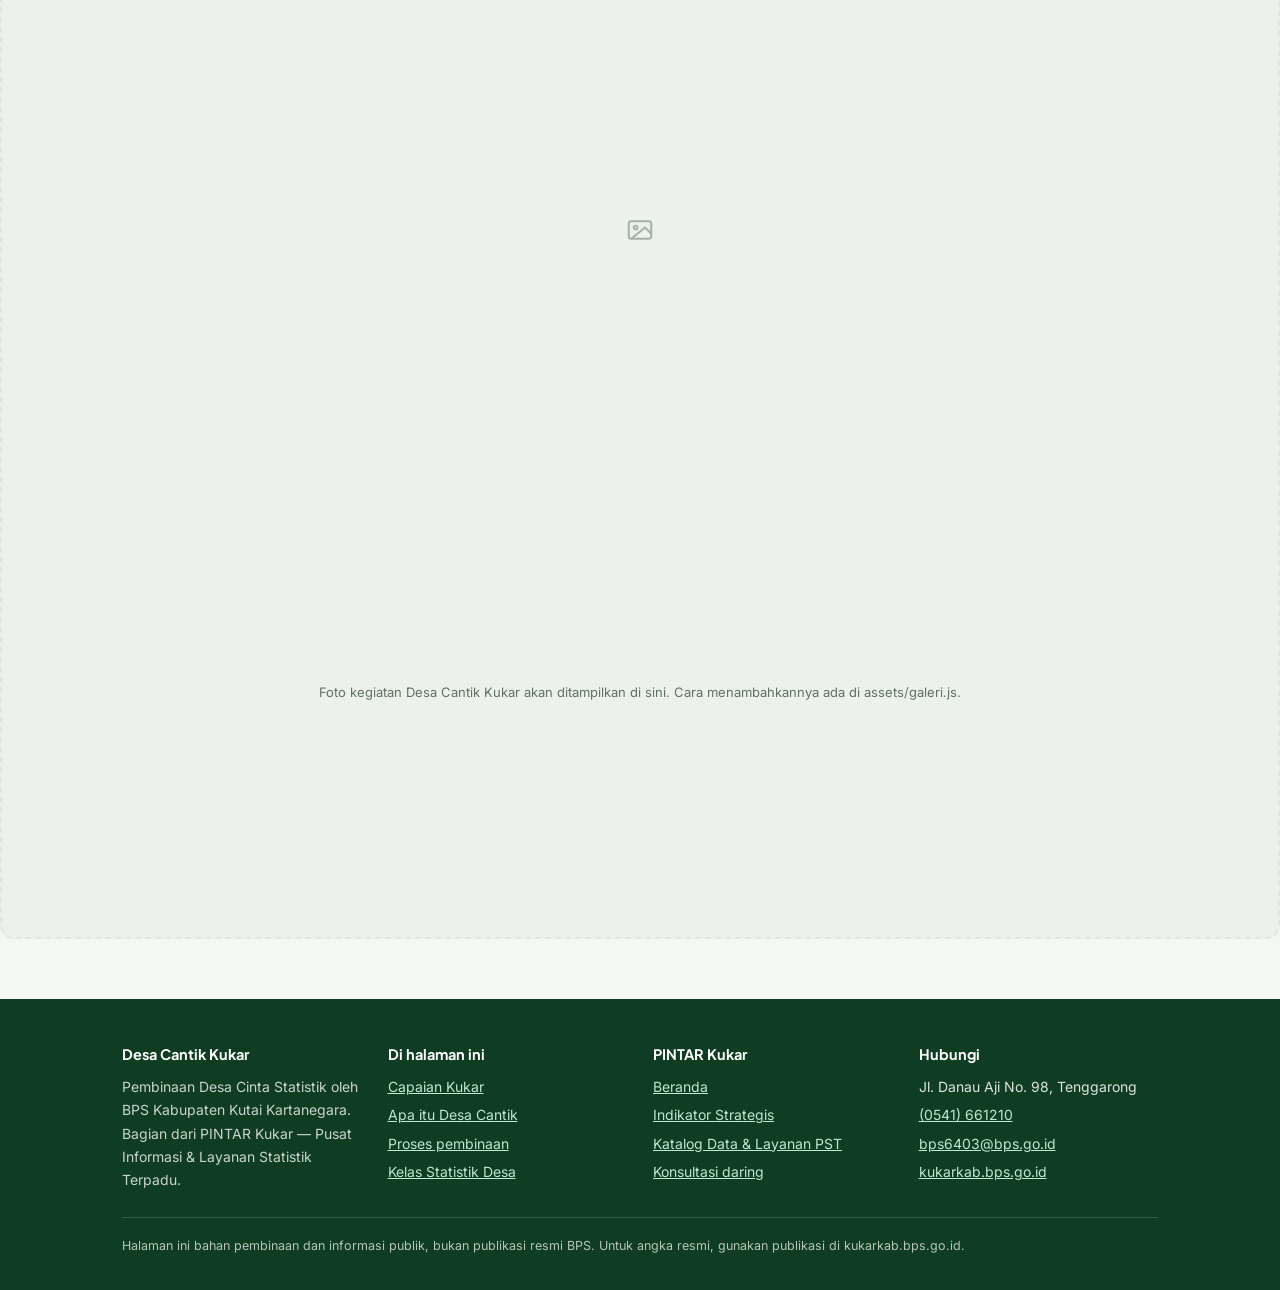
==== commit 74f00ce1: "Add files via upload" ====
--- a/index.html
+++ b/index.html
@@ -232,6 +232,11 @@
       '<p class="lini__d">' + esc(t.isi) + "</p>" +
       (desa.length ? '<p class="lini__d" style="margin-top:6px;font-size:13.5px;color:var(--ink-3)">Desa binaan: ' +
         desa.map(function (d) { return "<b>" + esc(d.nama) + "</b>" + (d.kecamatan ? " (Kec. " + esc(d.kecamatan) + ")" : ""); }).join(", ") + "</p>" : "") +
+      ((t.rujukan || []).length ? '<details class="rujuk"><summary>' + t.rujukan.length + ' pemberitaan</summary><ul>' +
+        t.rujukan.map(function (r) {
+          return '<li><a href="' + esc(r.url) + '" target="_blank" rel="noopener">' + esc(r.judul) + "</a>" +
+            '<span>' + esc(r.penerbit) + (r.tanggal ? " · " + esc(r.tanggal) : "") + "</span></li>";
+        }).join("") + "</ul></details>" : "") +
       "</div>";
   }).join("");
 
--- a/assets/dc.css
+++ b/assets/dc.css
@@ -174,3 +174,17 @@
 @media (max-width:560px) { .blok { padding:44px 0; } .hero__in { padding:40px 20px 44px; } }
 @media (prefers-reduced-motion:reduce) { * { transition-duration:.01ms !important; } html { scroll-behavior:auto; } }
 @media print { .pintar, .hero__aksi { display:none; } }
+
+/* ---------------- rujukan pemberitaan di lini masa ---------------- */
+.rujuk { margin-top:10px; font-size:13px; }
+.rujuk > summary { cursor:pointer; display:inline-flex; align-items:center; gap:6px;
+  color:var(--hijau-teks); font-family:var(--f-disp); font-weight:600; font-size:12.5px;
+  background:var(--hijau-wash); border-radius:99px; padding:4px 12px; list-style:none; }
+.rujuk > summary::-webkit-details-marker { display:none; }
+.rujuk > summary::before { content:"\2197"; font-weight:700; }
+.rujuk[open] > summary::before { content:"\2013"; }
+.rujuk > summary:hover { background:var(--hijau); color:#fff; }
+.rujuk ul { list-style:none; margin:10px 0 0; padding:0; display:grid; gap:8px; }
+.rujuk li { padding-left:12px; border-left:2px solid var(--line-2); }
+.rujuk li a { color:var(--link); font-weight:500; line-height:1.45; display:block; }
+.rujuk li span { display:block; color:var(--ink-3); font-size:12px; margin-top:2px; }
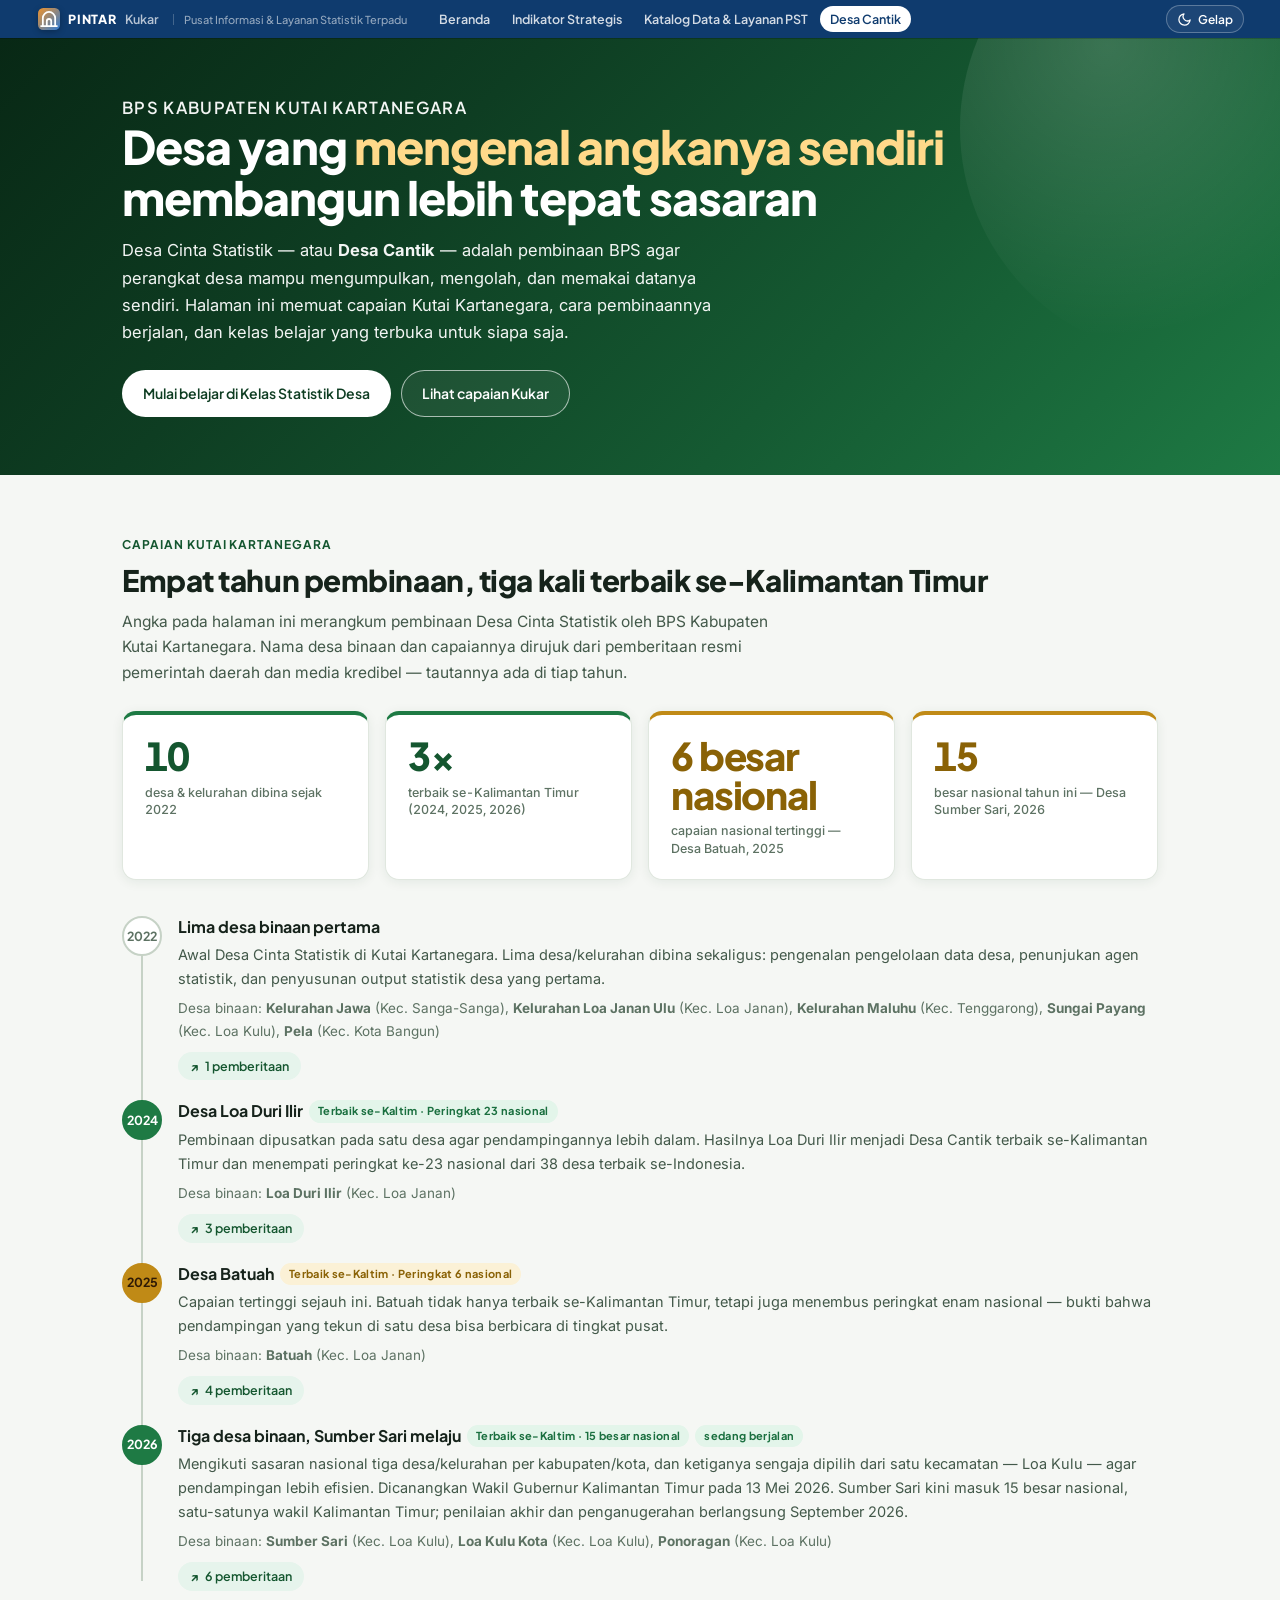
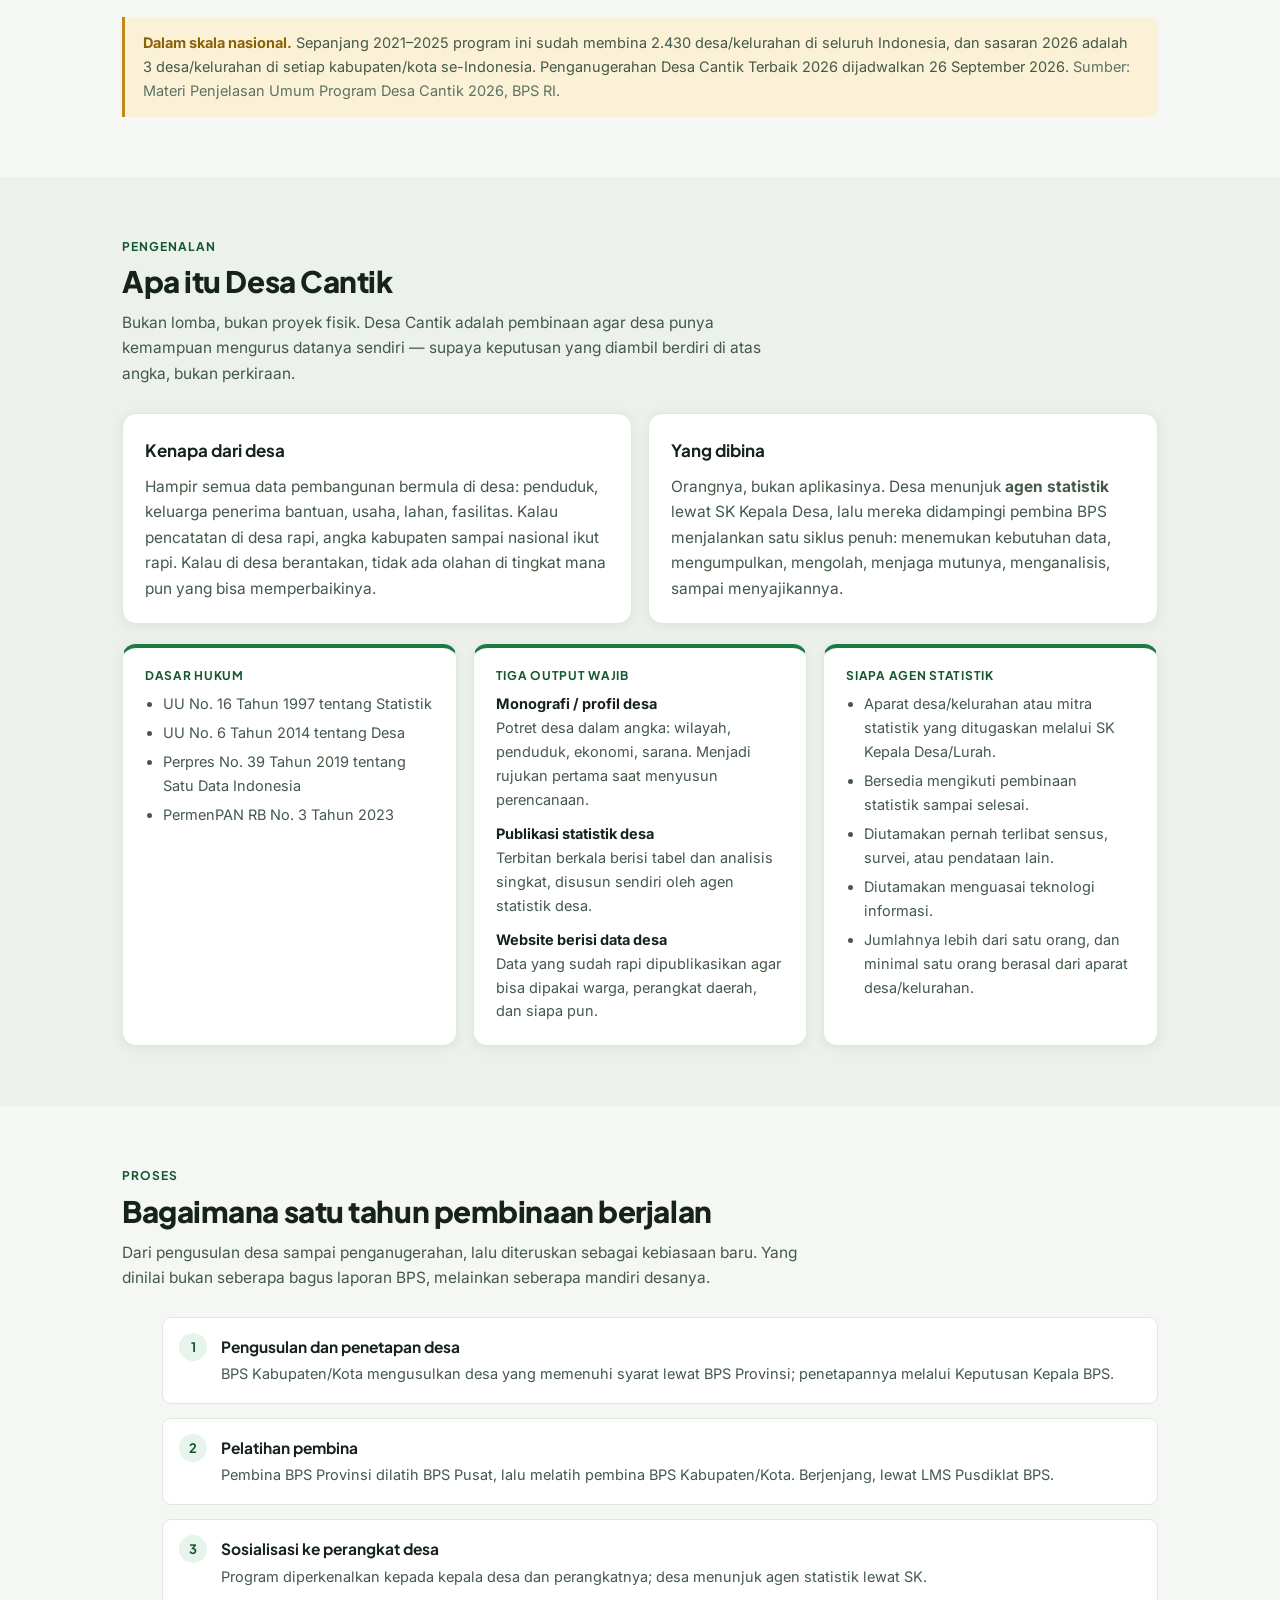
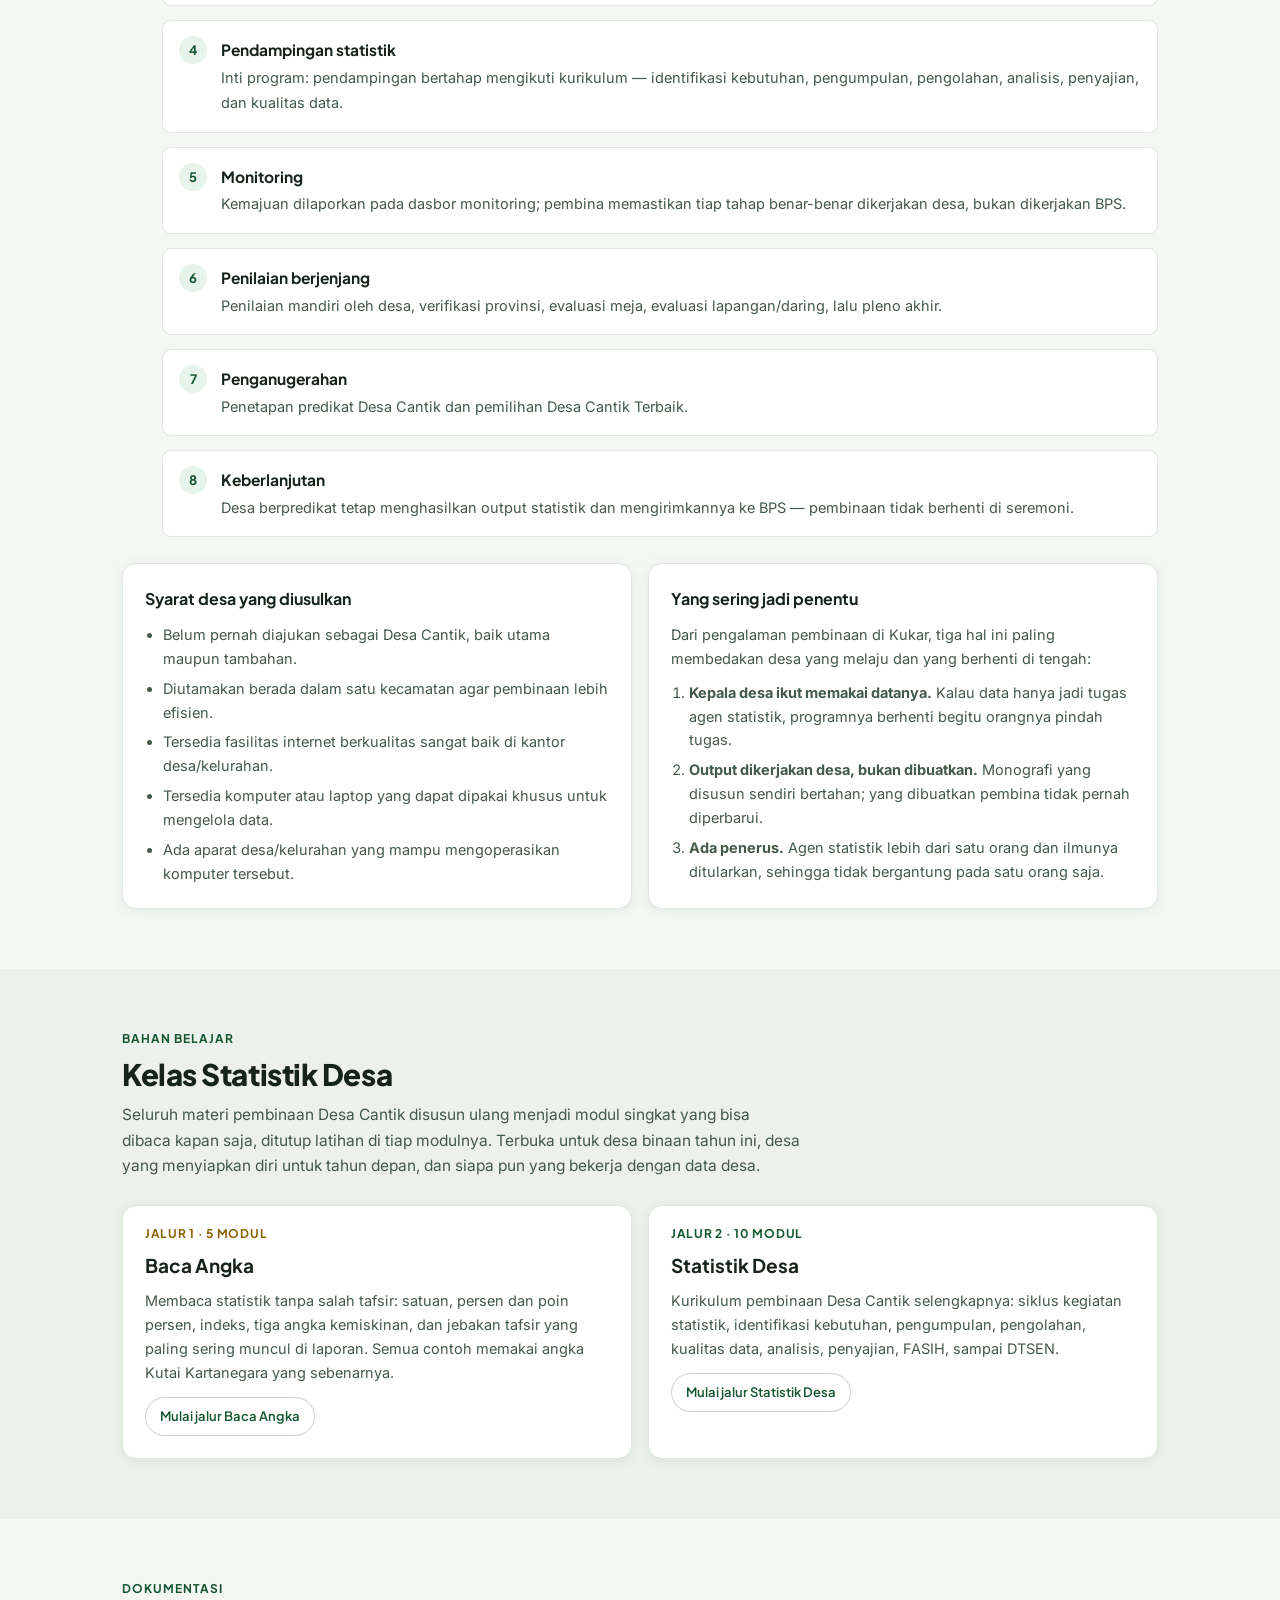
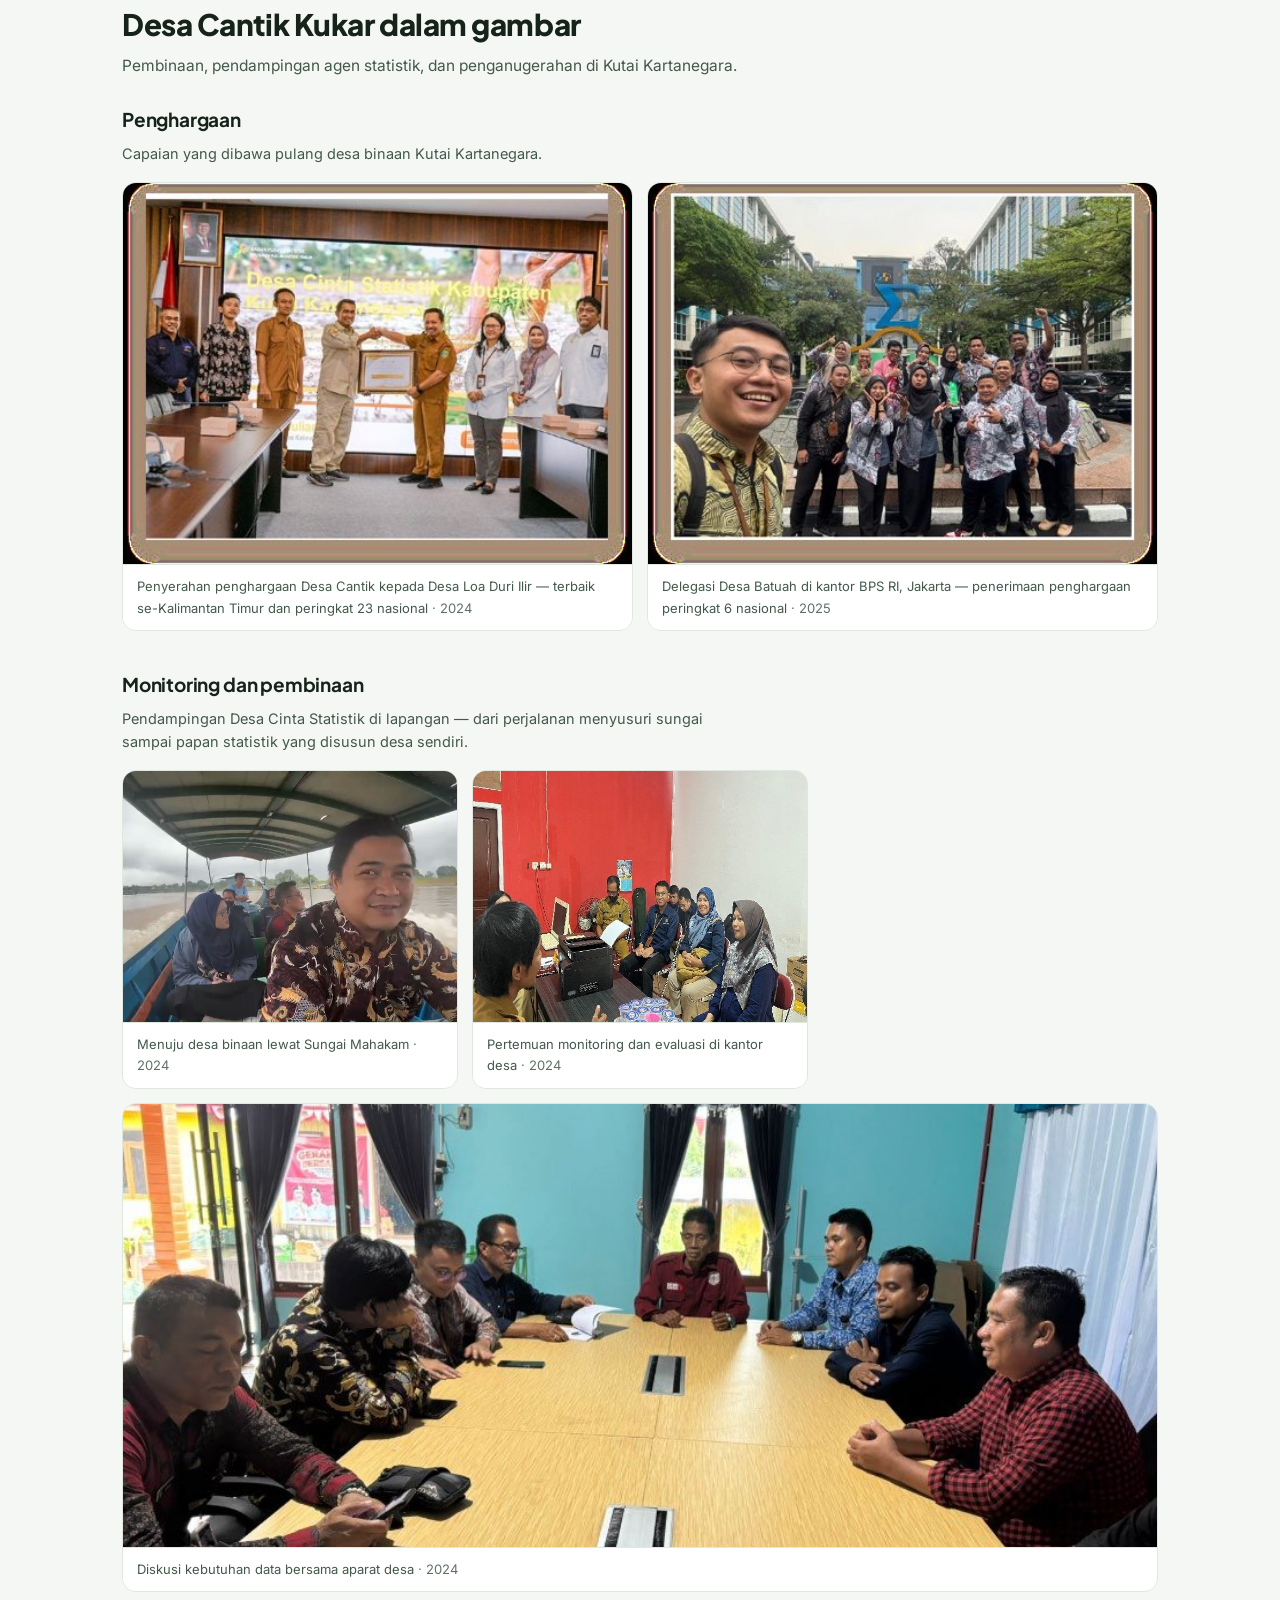
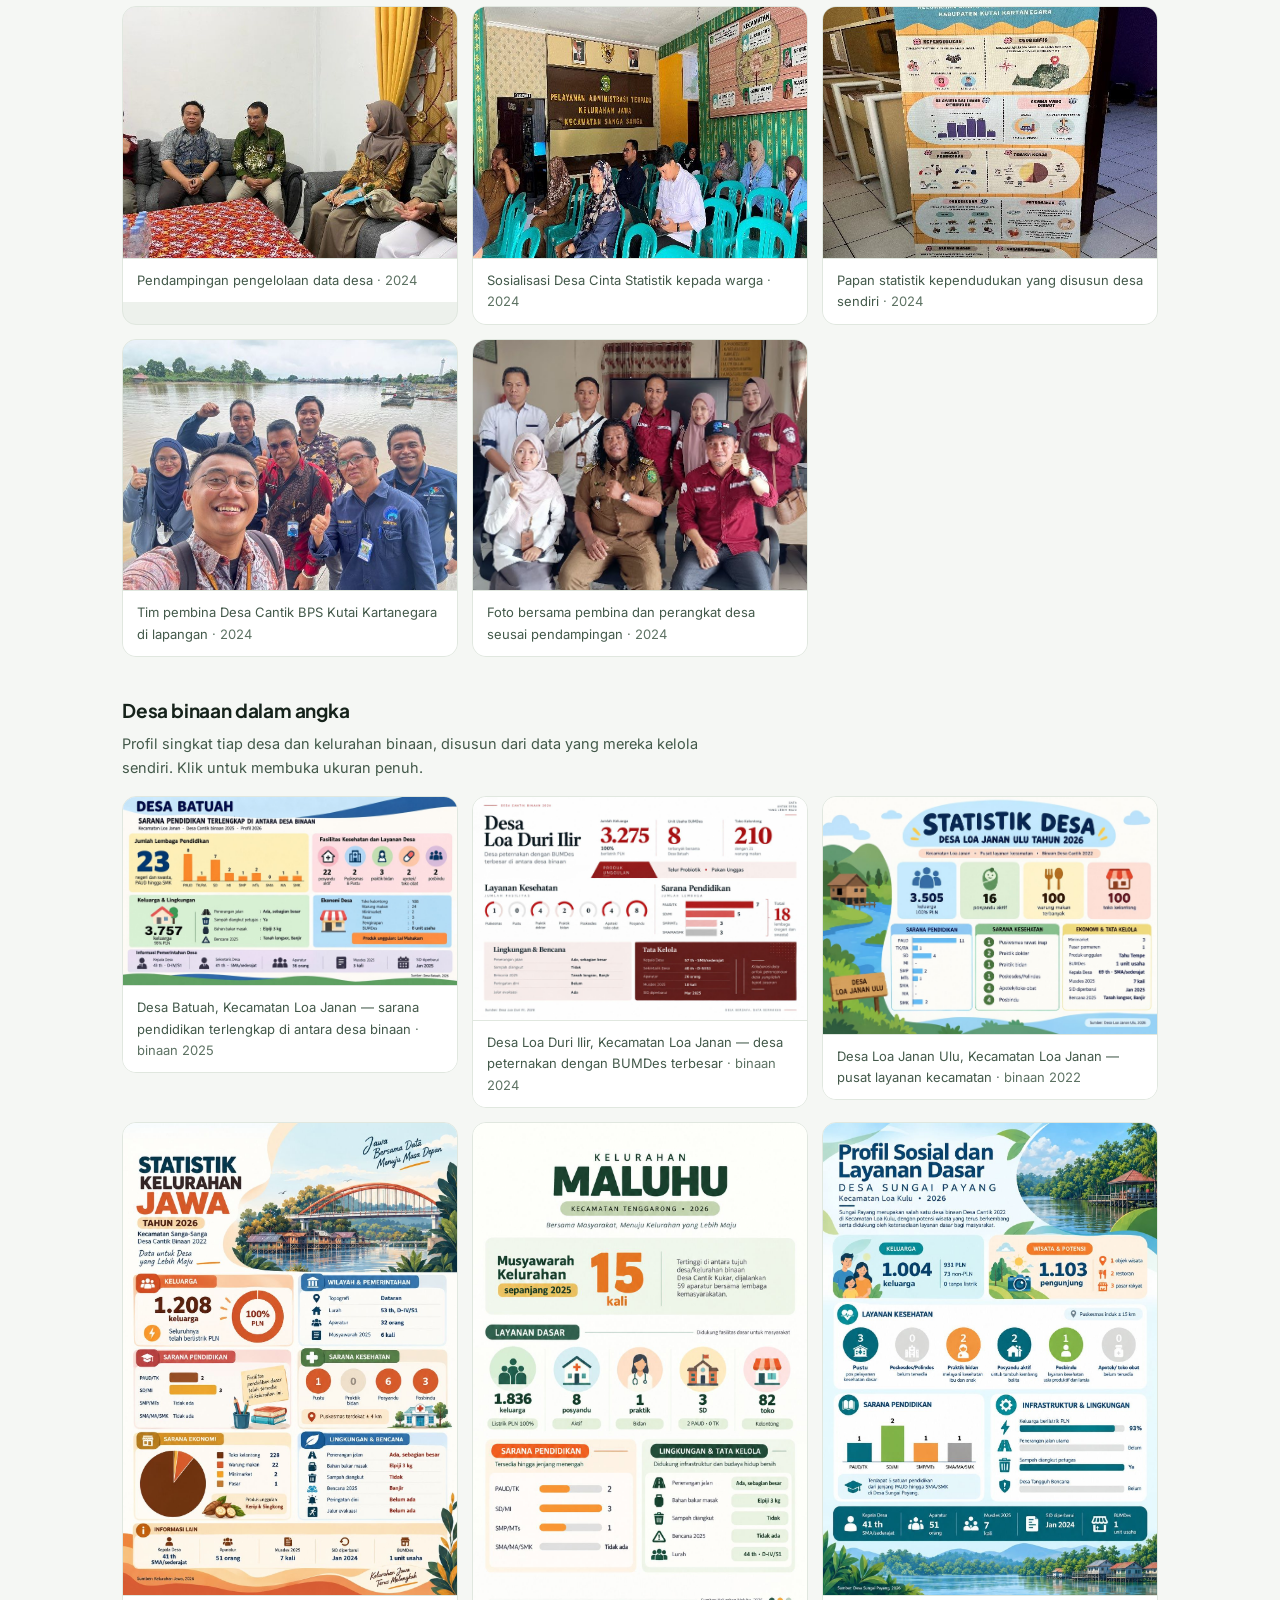
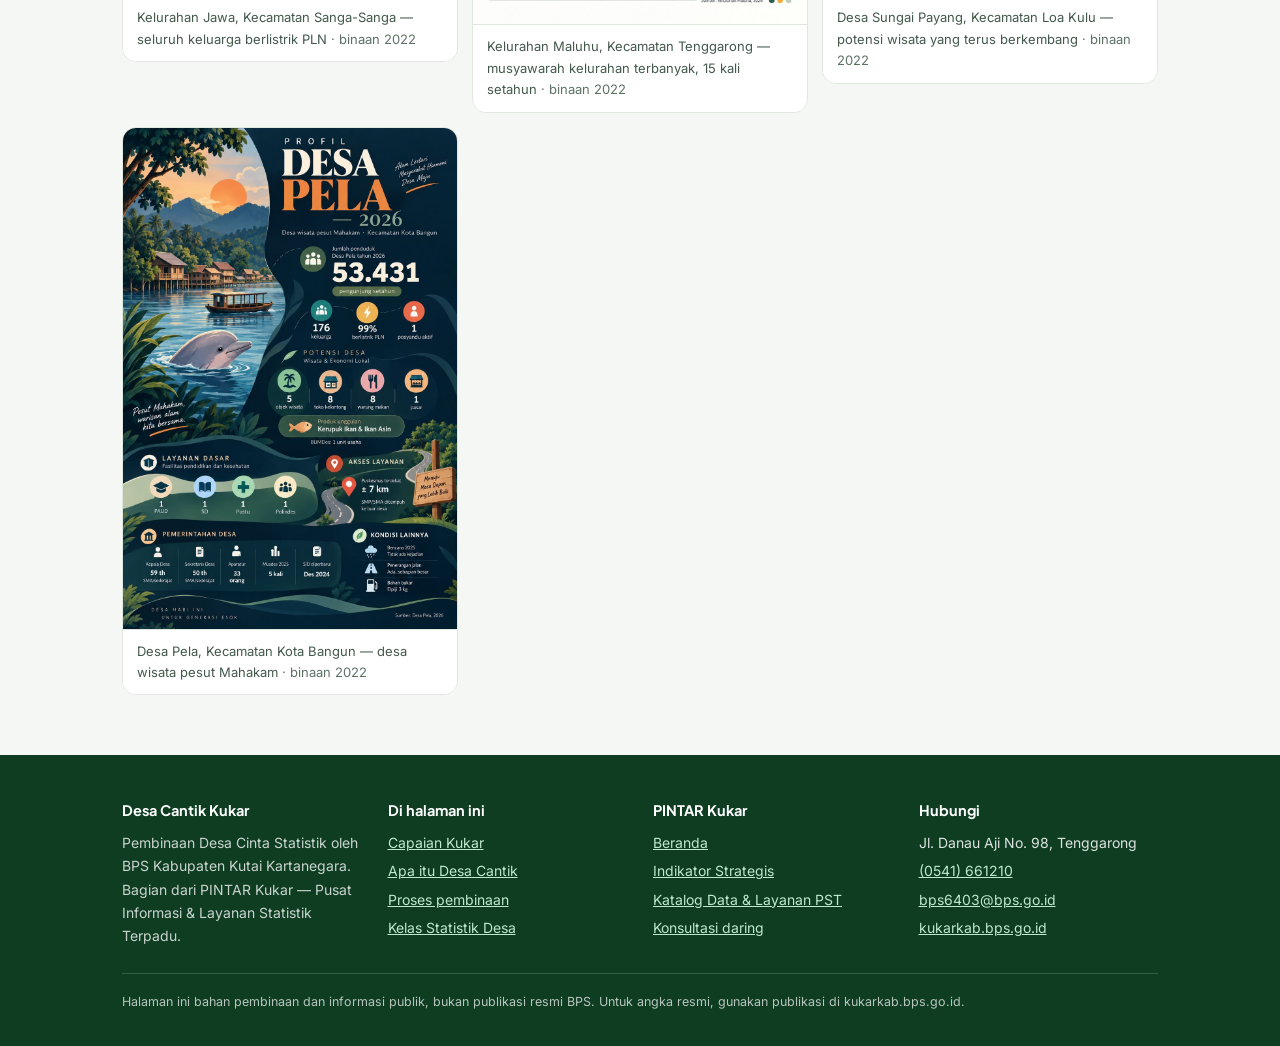
==== commit 848e8ed1: "Add files via upload" ====
--- a/index.html
+++ b/index.html
@@ -157,7 +157,7 @@
     <p class="sec-kicker">Dokumentasi</p>
     <h2 class="sec">Desa Cantik Kukar dalam gambar</h2>
     <p class="sec__note">Pembinaan, pendampingan agen statistik, dan penganugerahan di Kutai Kartanegara.</p>
-    <div class="galeri" id="galeri"></div>
+    <div id="galeriIsi"></div>
   </div>
 </section>
 
@@ -257,17 +257,44 @@
     return "<li><b>" + esc(t[0]) + "</b><span>" + esc(t[1]) + "</span></li>";
   }).join("");
 
-  /* ---- galeri ---- */
+  /* ---- galeri, dikelompokkan ---- */
   var foto = window.FOTO || [];
-  el("galeri").innerHTML = foto.length
-    ? foto.map(function (f) {
-        return '<figure class="foto' + (f.lebar ? " foto--lebar" : "") + '" style="margin:0">' +
-          '<img src="assets/foto/' + esc(f.berkas) + '" alt="' + esc(f.judul) + '" loading="lazy">' +
-          "<figcaption>" + esc(f.judul) + (f.tahun ? ' <span style="color:var(--ink-3)">· ' + esc(f.tahun) + "</span>" : "") + "</figcaption></figure>";
-      }).join("")
-    : '<div class="foto foto--kosong foto--lebar">' +
+  var kelompok = window.FOTO_KELOMPOK || [];
+
+  function gambarFoto(f) {
+    var img = '<img src="assets/foto/' + esc(f.berkas) + '" alt="' + esc(f.judul) + '" loading="lazy">';
+    var kap = "<figcaption>" + esc(f.judul) +
+      (f.tahun ? ' <span style="color:var(--ink-3)">· ' + esc(f.tahun) + "</span>" : "") + "</figcaption>";
+    /* infografis ditampilkan utuh (tidak dipotong) dan bisa dibuka ukuran penuh */
+    if (f.utuh) {
+      return '<figure class="foto foto--utuh" style="margin:0">' +
+        '<a href="assets/foto/' + esc(f.berkas) + '" target="_blank" rel="noopener" ' +
+        'title="Buka ukuran penuh">' + img + "</a>" + kap + "</figure>";
+    }
+    return '<figure class="foto' + (f.lebar ? " foto--lebar" : "") + '" style="margin:0">' + img + kap + "</figure>";
+  }
+
+  if (!foto.length) {
+    el("galeriIsi").innerHTML = '<div class="galeri"><div class="foto foto--kosong foto--lebar">' +
       '<svg viewBox="0 0 24 24" fill="none" stroke="currentColor" stroke-width="1.6"><rect x="3" y="5" width="18" height="14" rx="2"/><circle cx="8.5" cy="10" r="1.5"/><path d="m21 15-5-5L5 19"/></svg>' +
-      esc(window.FOTO_KOSONG || "") + "</div>";
+      esc(window.FOTO_KOSONG || "") + "</div></div>";
+  } else {
+    var adaKelompok = kelompok.filter(function (k) {
+      return foto.some(function (f) { return f.kelompok === k[0]; });
+    });
+    /* foto tanpa kelompok tetap tampil, ditaruh di bagian tanpa judul */
+    var lepas = foto.filter(function (f) {
+      return !kelompok.some(function (k) { return k[0] === f.kelompok; });
+    });
+    el("galeriIsi").innerHTML = adaKelompok.map(function (k) {
+      var isi = foto.filter(function (f) { return f.kelompok === k[0]; });
+      return '<section class="gal">' +
+        '<h3 class="gal__j">' + esc(k[1]) + "</h3>" +
+        (k[2] ? '<p class="gal__r">' + esc(k[2]) + "</p>" : "") +
+        '<div class="galeri' + (k[0] === "profil" ? " galeri--utuh" : "") + '">' +
+        isi.map(gambarFoto).join("") + "</div></section>";
+    }).join("") + (lepas.length ? '<section class="gal"><div class="galeri">' + lepas.map(gambarFoto).join("") + "</div></section>" : "");
+  }
 })();
 </script>
 </body>
--- a/assets/dc.css
+++ b/assets/dc.css
@@ -149,8 +149,13 @@
 .foto { position:relative; border-radius:var(--r); overflow:hidden; background:var(--sunk); border:1px solid var(--line); }
 .foto img { width:100%; aspect-ratio:4/3; object-fit:cover; }
 .foto figcaption { padding:11px 14px; font-size:13px; color:var(--ink-2); background:var(--panel); border-top:1px solid var(--line); }
-.foto--kosong { display:grid; place-items:center; aspect-ratio:4/3; color:var(--ink-3); font-size:13px; text-align:center; padding:20px; border-style:dashed; border-width:2px; }
-.foto--kosong svg { width:30px; height:30px; opacity:.5; margin:0 auto 10px; }
+/* kotak kosong TIDAK memakai aspect-ratio: saat ia melebar satu baris penuh
+   (.foto--lebar), rasio 4/3 membuat tingginya ikut selebar halaman — pernah
+   menghasilkan kotak setinggi ~900 px. Tinggi tetap yang wajar lebih aman. */
+.foto--kosong { display:flex; flex-direction:column; align-items:center; justify-content:center; gap:10px;
+  min-height:170px; color:var(--ink-3); font-size:13.5px; text-align:center; padding:26px 20px;
+  border-style:dashed; border-width:2px; line-height:1.6; }
+.foto--kosong svg { width:30px; height:30px; opacity:.5; flex:none; }
 .foto--lebar { grid-column:1/-1; }
 .foto--lebar img { aspect-ratio:21/9; }
 
@@ -188,3 +193,17 @@
 .rujuk li { padding-left:12px; border-left:2px solid var(--line-2); }
 .rujuk li a { color:var(--link); font-weight:500; line-height:1.45; display:block; }
 .rujuk li span { display:block; color:var(--ink-3); font-size:12px; margin-top:2px; }
+
+/* ---------------- galeri berkelompok ---------------- */
+.gal { margin-bottom:38px; }
+.gal:last-child { margin-bottom:0; }
+.gal__j { font-family:var(--f-disp); font-size:19px; font-weight:700; letter-spacing:-.01em;
+  color:var(--ink); margin:0 0 6px; }
+.gal__r { margin:0 0 16px; color:var(--ink-2); font-size:14.5px; max-width:70ch; }
+/* infografis: tampil utuh, tidak dipotong, dan bisa diklik */
+.galeri--utuh { grid-template-columns:repeat(auto-fit,minmax(min(300px,100%),1fr)); align-items:start; }
+.foto--utuh { background:var(--panel); }
+.foto--utuh a { display:block; line-height:0; }
+.foto--utuh img { width:100%; height:auto; aspect-ratio:auto; object-fit:contain; }
+.foto--utuh a:hover img { opacity:.92; }
+.foto--utuh a:focus-visible { outline:3px solid var(--hijau); outline-offset:2px; }
